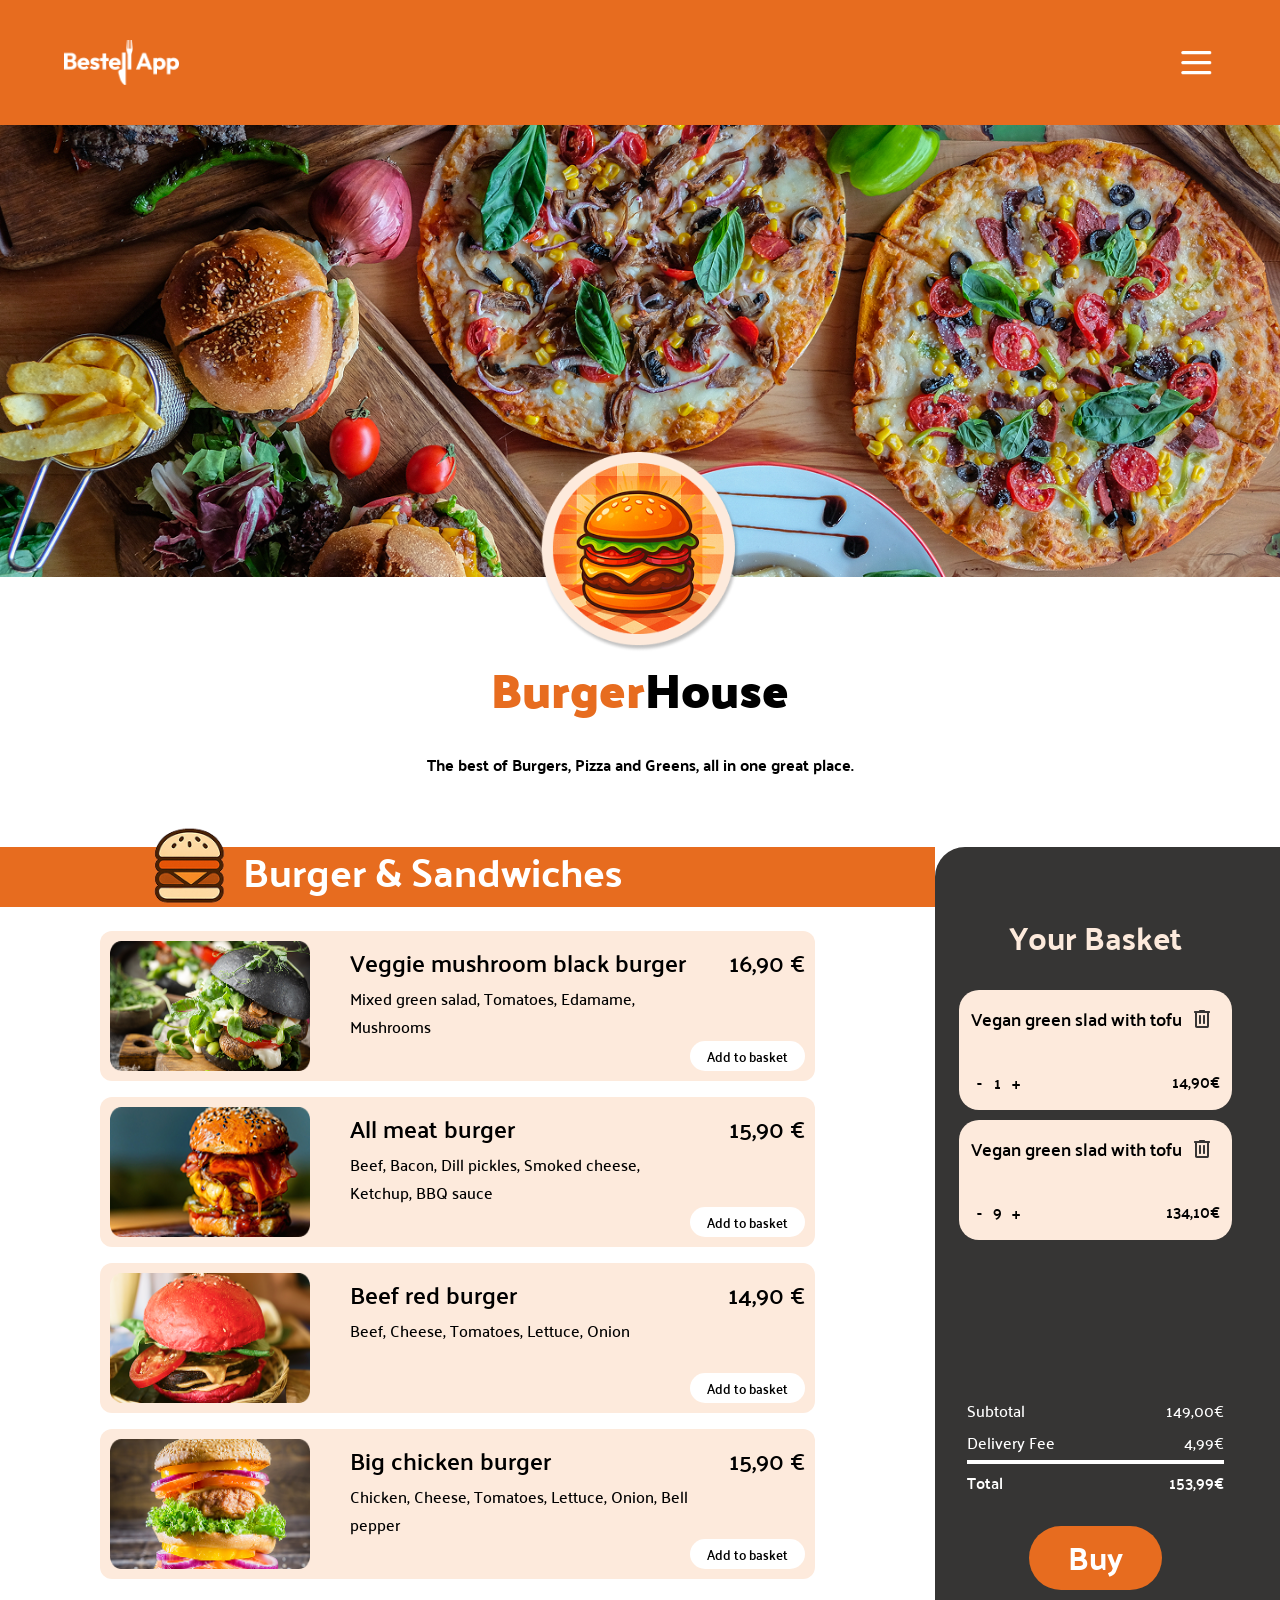
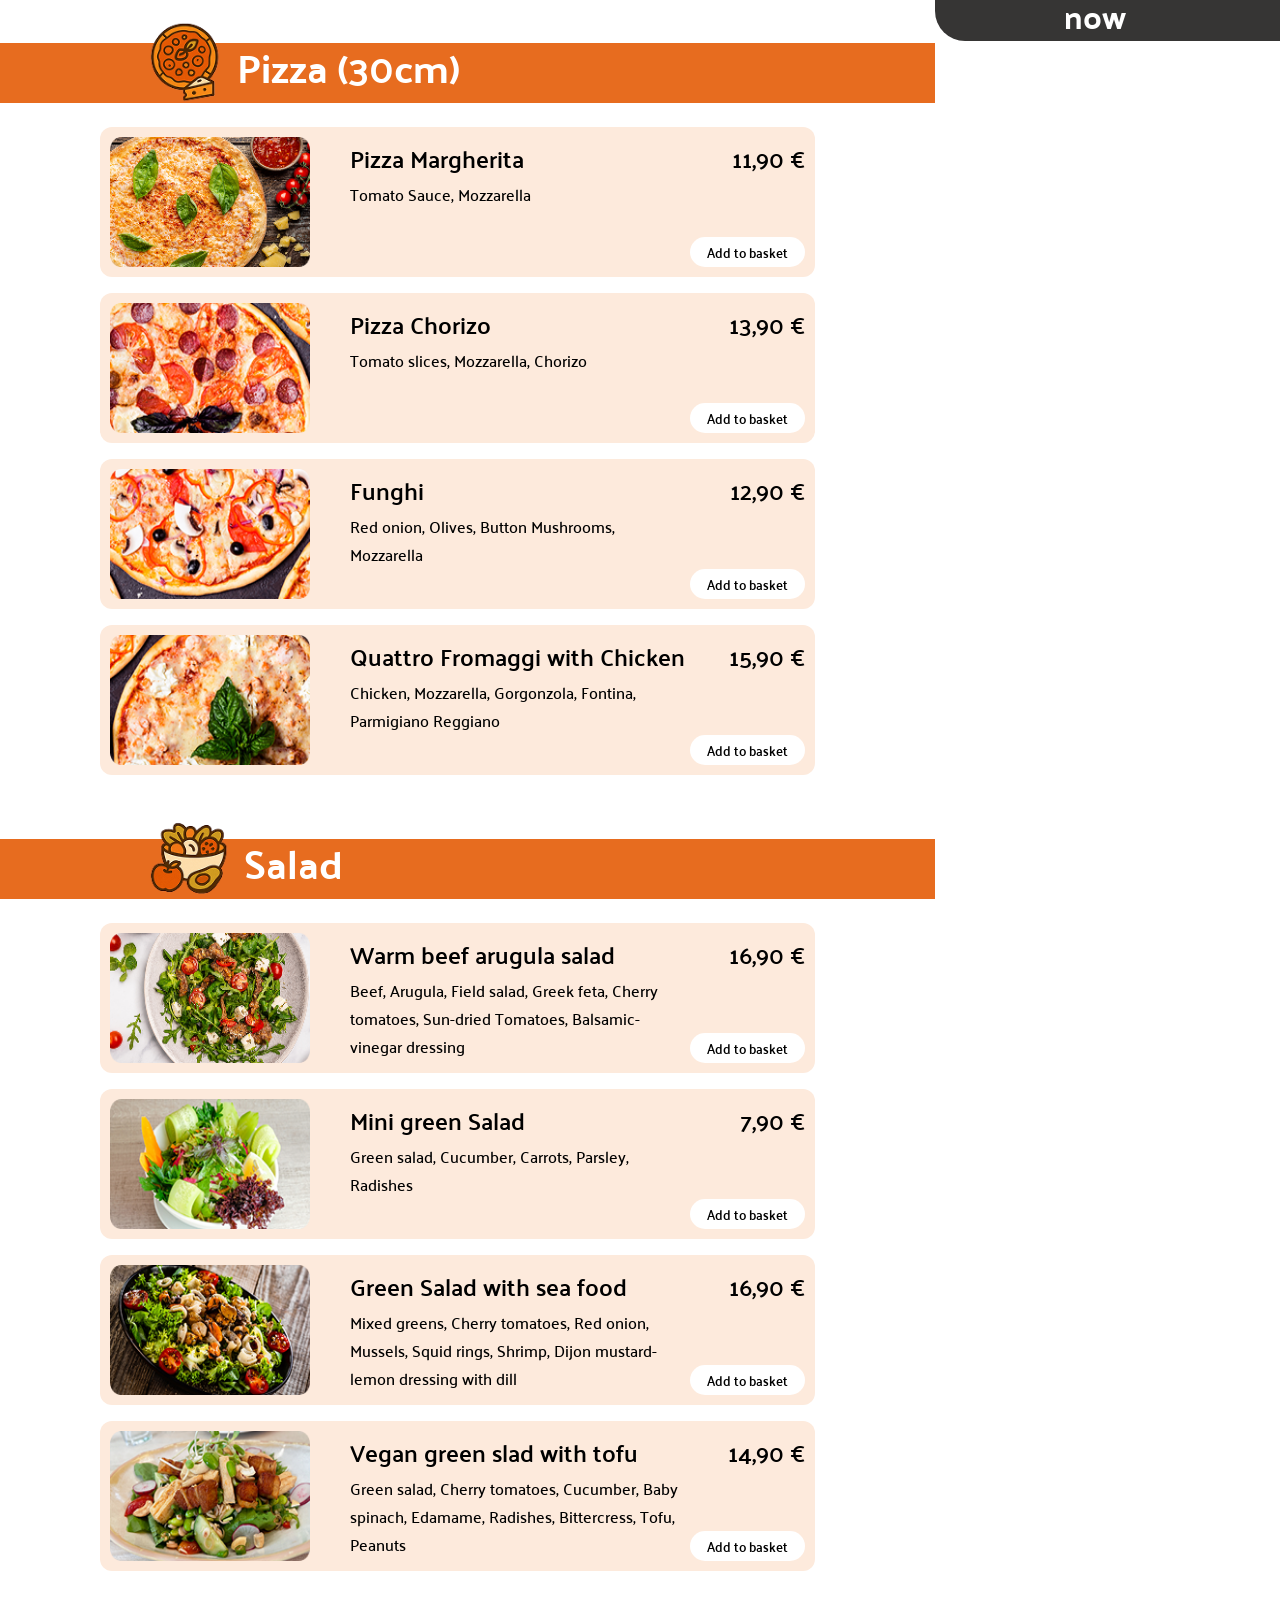
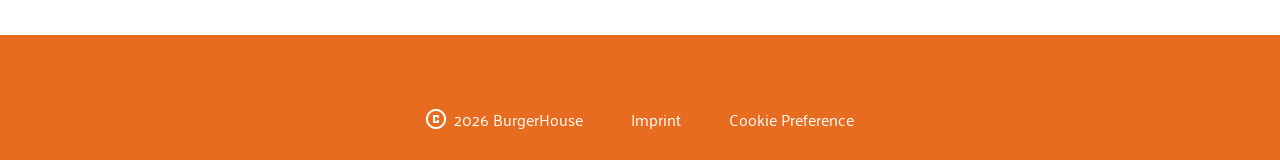
==== index.html @ be1a4d71 "added dialog close // basket info is hidden, if empty // started styicky basket" ====
<!DOCTYPE html>
<html lang="en">

<head>
    <meta charset="UTF-8">
    <meta name="viewport" content="width=device-width, initial-scale=1.0">
    <title>Bestell App</title>

    <link rel="stylesheet" href="./style.css">
    <link rel="stylesheet" href="./styles/standard.css">
    <link rel="stylesheet" href="./styles/assets.css">
    <link rel="stylesheet" href="./styles/basket.css">
    <link rel="stylesheet" href="./styles/dishes_template.css">
    <link rel="stylesheet" href="./styles/dialog.css">
    <link rel="stylesheet" href="./styles/fonts.css">

    <script defer src="./scripts/db.js"></script>
    <script defer src="./scripts/template.js"></script>
    <script defer src="./script.js"></script>
</head>

<body onload="renderBurgers(), renderPizzas(), renderSalads(), renderBasket()">
    <header>
        <img class="logo_header" src="./assets/icons/Logo_Bestellapp.png" alt="Bestell App Logo">
        <img class="menu_icon" src="./assets/icons/menu.png" alt="Menu">
    </header>
    <section class="hero">
        <img class="hero_bg" src="./assets/img/hero.png" alt="Delicious pizzas and burger meals.">
        <div class="hero_infos">
            <img src="./assets/icons/logo_burger.png" alt="Burgerhouse Logo">
            <h1><span class="h1_span">Burger</span>House</h1>
            <p>The best of Burgers, Pizza and Greens, all in one great place.</p>
        </div>
    </section>
    <main>
        <div class="dishes_section_wrapper">
            <div class="section_head">
                <div class="section_head_wrapper">
                    <img src="./assets/icons/burger_icon.png" alt="Burger Icon">
                    <h2>Burger & Sandwiches</h2>
                </div>
            </div>
            <section class="dishes_section">
                <div class="dish_display_wrapper">
                    <div class="dish_display" id="burger_dishes"></div>
                </div>
            </section>

            <section class="dishes_section">
                <div class="section_head">
                    <div class="section_head_wrapper">
                        <img src="./assets/icons/Pizza_icon.png" alt="Pizza Icon">
                        <h2>Pizza (30cm)</h2>
                    </div>
                </div>
                <div class="dish_display_wrapper">
                    <div class="dish_display" id="pizzas_dishes"></div>
                </div>
            </section>

            <section class="dishes_section">
                <div class="section_head">
                    <div class="section_head_wrapper">
                        <img src="./assets/icons/Salad_icon.png" alt="Salad Icon">
                        <h2>Salad</h2>
                    </div>
                </div>
                <div class="dish_display_wrapper">
                    <div class="dish_display" id="salads_dishes"></div>
                </div>
            </section>
            <dialog id="delivery_dialog"></dialog>
        </div>
        <div class="basket_wrapper"></div>
        <section class="basket">
            <h3>Your Basket</h3>
            <div class="basket_order" id="basket_order">
                <div class="orders" id="orders"></div>
                <div class="calculation" id="calculation"></div>
                <div class="buy_now" id="buy_now"></div>
            </div>
        </section>
    </main>
    <footer>
        <div class="footer_lable">
            <div class="copyright">
                <img src="./assets/icons/copyright.png" alt="copyright icon">
                <p>2026 BurgerHouse</p>

            </div>
            <p>Imprint</p>
            <p>Cookie Preference</p>
        </div>
    </footer>
</body>

</html>
---- style.css ----
body {
    min-height: 100dvh;
    display: flex;
    flex-direction: column;
}

header {
    height: 125px;
    width: 100%;
    background-color: rgba(231, 108, 31, 1);

    display: flex;
    justify-content: space-between;
    align-items: center;

    padding-inline: 64px;

    .logo_header {
        height: 45px;
    }

    .menu_icon {
        height: 40px;
    }
}

.hero {
    display: flex;
    flex-direction: column;
    align-items: center;

    .hero_bg {
        width: 100%;
        max-width: 1440px;
    }

    .hero_infos {
        height: 270px;
        width: 100%;
        max-width: 1440px;

        position: relative;
        display: flex;
        flex-direction: column;
        align-items: center;
        justify-content: center;
        gap: 1rem;

        img {
            height: 200px;
            position: absolute;
            top: -125px;
        }

        h1 {
            font-size: 48px;

            .h1_span {
                color: rgba(231, 108, 31, 1);
            }
        }

        p {
            font-family: Palanquin;
            font-weight: 700;
        }
    }
}

main {
    display: flex;
    /* flex-direction: column;
    align-items: center; */
    flex: 1;
    position: relative;
}

.section_head {
    height: 60px;
    /* width: 100dvh; */
    background-color: rgba(231, 108, 31, 1);
    padding-left: 150px;
    display: flex;
    align-items: end;
    justify-content: center;
    z-index: ;

    .section_head_wrapper {
        width: 100%;
        max-width: 1440px;
        display: flex;
        gap: 16px;

        img {
            height: 80px;
        }

        h2 {
            font-size: 40px;
            color: white;
            padding-top: 8px;
        }
    }
}

.dishes_section {
    width: 100%;


    .dish_display_wrapper {
        display: flex;
        justify-content: center;

        .dish_display {
            width: 100%;
            max-width: 1440px;
            padding: 24px 120px 48px 100px;
        }
    }
}

.basket_wrapper {
    flex-grow: 1;
}

footer {
    height: 125px;
    width: 100%;
    padding-top: 70px;

    background-color: rgba(231, 108, 31, 1);

    font-family: Palanquin;
    font-weight: 400;
    color: white;

    .footer_lable {
        display: flex;
        align-items: center;
        justify-content: center;
        gap: 48px;

        .copyright {
            display: flex;
            align-items: center;
            gap: 8px;
        }
    }
}
---- styles/standard.css ----
* {
    margin: 0;
    box-sizing: border-box;
    scroll-behavior: smooth;
}
---- styles/basket.css ----
.basket {
    height: 794px;
    width: 435px;
    background-color: rgba(54, 53, 52, 1);
    border-radius: 30px 0 0 30px;
    padding: 60px 48px 48px 24px;

    /* position: absolute;
    top: 0;
    right: 0;
    z-index: 1; */

    position: sticky;
    top: 180px;

    h3 {
        text-align: center;
        font-size: 32px;
        font-weight: 700;
        color: rgba(253, 234, 220, 1);
        margin-bottom: 24px;
    }

    .basket_order {
        height: 600px;
        width: 100%;

        display: flex;
        flex-direction: column;
        align-items: center;
    }
}

.orders {
    height: 455px;
    width: 100%;

    overflow-y: auto;
    scrollbar-width: thin;
    scrollbar-color: rgba(231, 195, 173, 1) rgba(54, 53, 52, 1);

    /* display: flex;
    flex-direction: column;
    align-items: center; */

    .empty_basket {
        display: flex;
        flex-direction: column;
        align-items: center;

        p {
            font-size: 24px;
            color: rgba(253, 234, 220, 1);
            text-align: center;

            margin-bottom: 64px;
        }

        img {
            height: 120px;
        }
    }

    .ordered_dish {
        height: 120px;
        width: 100%;
        border-radius: 20px;
        padding: 12px;
        margin-bottom: 10px;

        display: flex;
        flex-direction: column;
        justify-content: space-between;

        background-color: rgba(253, 234, 220, 1);

        .name_and_trash {
            display: flex;
            justify-content: space-between;

            h4 {
                font-size: 18px;
            }

            button {
                background-color: transparent;
                border: none;
                cursor: pointer;
                padding-top: 5px;
            }
        }

        .amount_and_price {
            display: flex;
            justify-content: space-between;

            .amount {
                width: 55px;
                display: flex;
                align-items: center;
                justify-content: space-between;
                font-size: 16px;
                font-family: Palanquin;
                font-weight: 600;

                button {
                    background-color: transparent;
                    border: none;
                    cursor: pointer;
                    font-size: 16px;
                    font-family: Palanquin;
                    font-weight: 600;
                }
            }
        }
    }
}

.calculation {
    height: 155px;
    width: 100%;

    padding: 8px;

    div {
        display: flex;
        justify-content: space-between;


        margin-bottom: 4px;

        font-family: Palanquin;
        font-weight: 500;
        color: white;
    }

    .line {
        height: 4px;
        width: 100%;
        background-color: white;

    }

    .total_price {
        font-family: Palanquin;
        font-weight: 600;
    }
}

.buy_now {
    height: 64px;
    width: 70%;
    display: flex;
    justify-content: center;

    button {
        background-color: rgba(231, 108, 31, 1);
        border: none;
        border-radius: 60px;
        cursor: pointer;

        font-size: 32px;
        color: white;
        font-family: Palanquin;
        font-weight: 700;
    }
}
---- styles/dishes_template.css ----
.dish_card {
    height: 150px;
    width: 715px;
    display: flex;
    gap: 40px;
    padding: 10px;
    margin-bottom: 16px;
    background-color: rgba(253, 234, 220, 1);
    border-radius: 12px;

    img {
        width: 200px;
    }

    .dish_card_infos {
        width: 100%;
        display: flex;
        justify-content: space-between;

        h3,
        h4 {
            font-size: 24px;
        }

        p {
            font-family: Palanquin;
            font-weight: 500;
        }

        .name_discription {
            display: flex;
            flex-direction: column;
            justify-content: flex-start;
        }

        .price_add {
            display: flex;
            flex-direction: column;
            justify-content: space-between;
            align-items: end;

            button {
                height: 30px;
                width: 115px;

                background-color: white;
                border: none;
                border-radius: 20px;
                cursor: pointer;

                font-family: Palanquin;
                font-weight: 600;
            }
        }
    }
}
---- styles/dialog.css ----
dialog {
    height: 270px;
    width: 415px;

    background-color: rgba(54, 53, 52, 1);
    border: none;
    border-radius: 40px;

    padding: 24px;
    margin: auto;

    .dialog_wrapper {
        display: flex;
        flex-direction: column;
        align-items: center;
        color: rgba(253, 234, 220, 1);

        div {
            width: 100%;
            display: flex;
            justify-content: end;

            button {
                background-color: transparent;
                border: none;
                cursor: pointer;
            }
        }

        h2 {
            font-size: 36px;
        }

        h3 {
            font-size: 24px;
        }
    }
}
---- styles/fonts.css ----
/* palanquin-regular - latin */
@font-face {
    font-display: swap;
    /* Check https://developer.mozilla.org/en-US/docs/Web/CSS/@font-face/font-display for other options. */
    font-family: 'Palanquin';
    font-style: normal;
    font-weight: 400;
    src: url('../assets/fonts/palanquin-v17-latin-regular.woff2') format('woff2');
    /* Chrome 36+, Opera 23+, Firefox 39+, Safari 12+, iOS 10+ */
}

/* palanquin-500 - latin */
@font-face {
    font-display: swap;
    /* Check https://developer.mozilla.org/en-US/docs/Web/CSS/@font-face/font-display for other options. */
    font-family: 'Palanquin';
    font-style: normal;
    font-weight: 500;
    src: url('../assets/fonts/palanquin-v17-latin-500.woff2') format('woff2');
    /* Chrome 36+, Opera 23+, Firefox 39+, Safari 12+, iOS 10+ */
}

/* palanquin-600 - latin */
@font-face {
    font-display: swap;
    /* Check https://developer.mozilla.org/en-US/docs/Web/CSS/@font-face/font-display for other options. */
    font-family: 'Palanquin';
    font-style: normal;
    font-weight: 600;
    src: url('../assets/fonts/palanquin-v17-latin-600.woff2') format('woff2');
    /* Chrome 36+, Opera 23+, Firefox 39+, Safari 12+, iOS 10+ */
}

/* palanquin-700 - latin */
@font-face {
    font-display: swap;
    /* Check https://developer.mozilla.org/en-US/docs/Web/CSS/@font-face/font-display for other options. */
    font-family: 'Palanquin';
    font-style: normal;
    font-weight: 700;
    src: url('../assets/fonts/palanquin-v17-latin-700.woff2') format('woff2');
    /* Chrome 36+, Opera 23+, Firefox 39+, Safari 12+, iOS 10+ */
}

/* palanquin-dark-regular - latin */
@font-face {
    font-display: swap;
    /* Check https://developer.mozilla.org/en-US/docs/Web/CSS/@font-face/font-display for other options. */
    font-family: 'Palanquin Dark';
    font-style: normal;
    font-weight: 400;
    src: url('../assets/fonts/palanquin-dark-v17-latin-regular.woff2') format('woff2');
    /* Chrome 36+, Opera 23+, Firefox 39+, Safari 12+, iOS 10+ */
}

/* palanquin-dark-700 - latin */
@font-face {
    font-display: swap;
    /* Check https://developer.mozilla.org/en-US/docs/Web/CSS/@font-face/font-display for other options. */
    font-family: 'Palanquin Dark';
    font-style: normal;
    font-weight: 700;
    src: url('../assets/fonts/palanquin-dark-v17-latin-700.woff2') format('woff2');
    /* Chrome 36+, Opera 23+, Firefox 39+, Safari 12+, iOS 10+ */
}

h1 {
    font-family: Palanquin Dark;
    font-weight: 700;
}

h2 {
    font-family: Palanquin;
    font-weight: 700;
}

h3,
h4 {
    font-family: Palanquin;
    font-weight: 600;
}
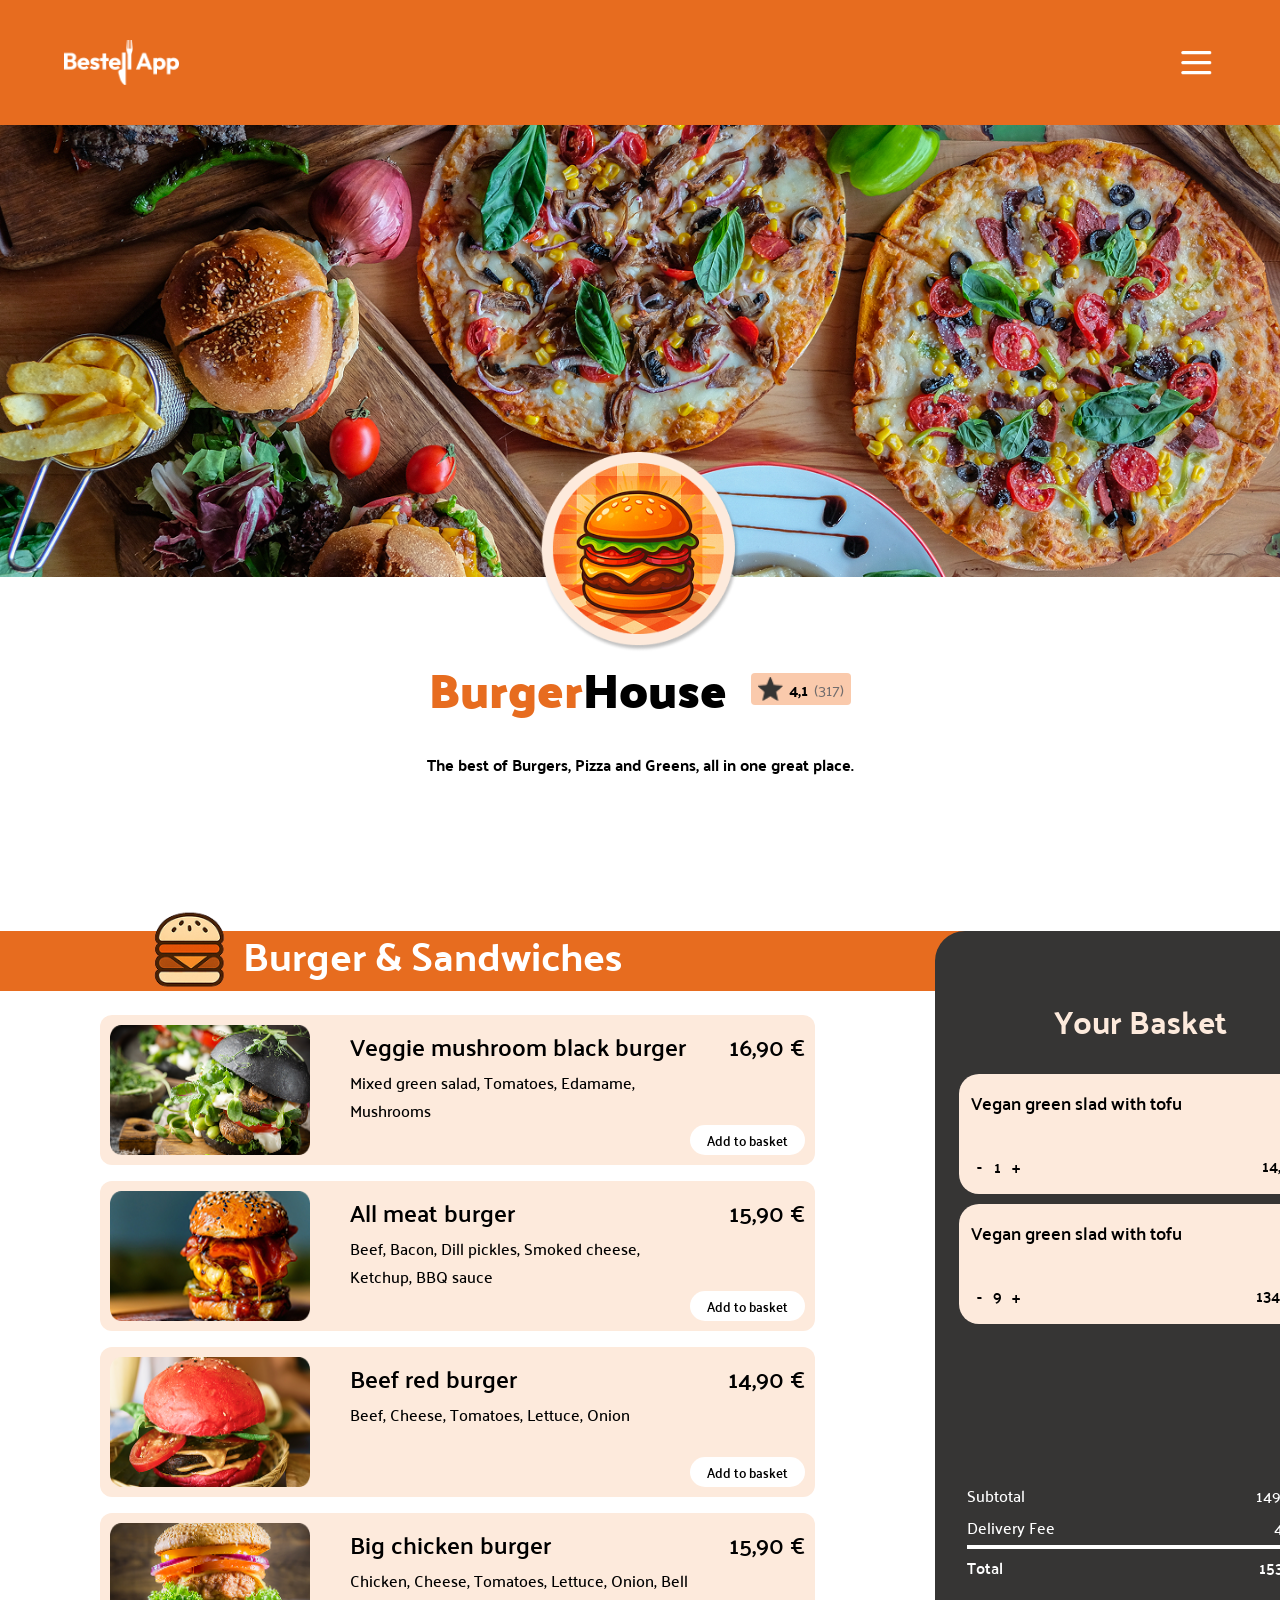
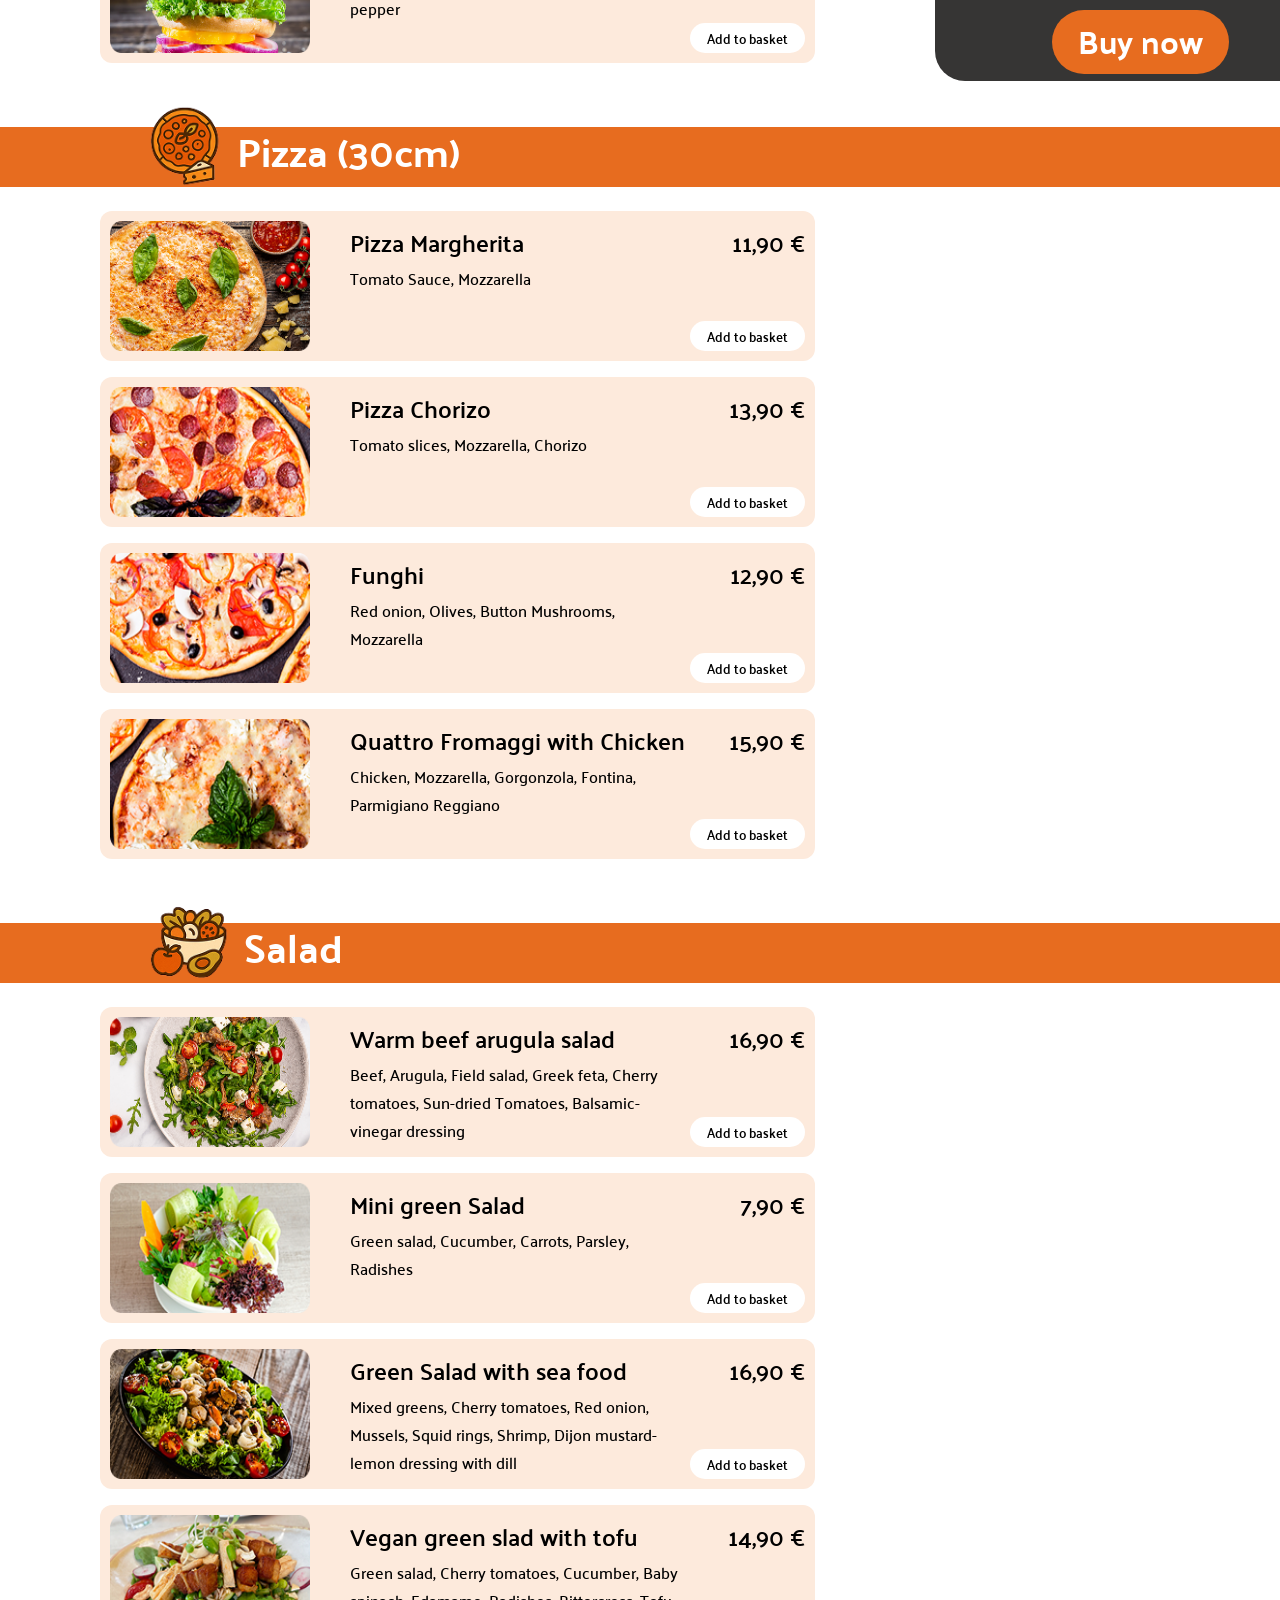
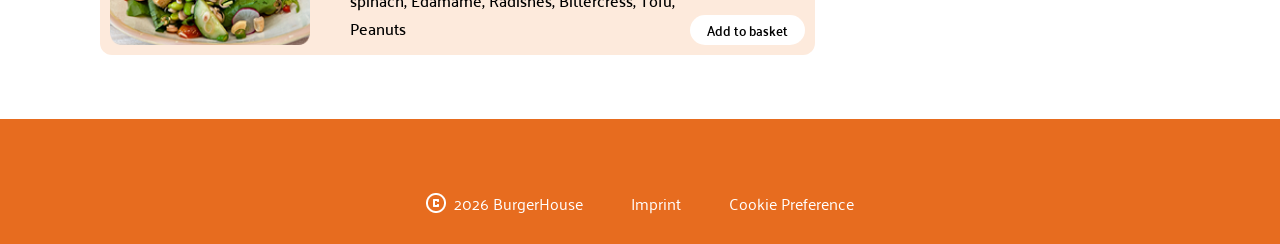
==== commit 05154e4b: "fixed basket position sticky" ====
--- a/index.html
+++ b/index.html
@@ -27,8 +27,15 @@
     <section class="hero">
         <img class="hero_bg" src="./assets/img/hero.png" alt="Delicious pizzas and burger meals.">
         <div class="hero_infos">
-            <img src="./assets/icons/logo_burger.png" alt="Burgerhouse Logo">
-            <h1><span class="h1_span">Burger</span>House</h1>
+            <img class="burgerhouse_logo" src="./assets/icons/logo_burger.png" alt="Burgerhouse Logo">
+            <div class="name_and_stars">
+                <h1><span class="h1_span">Burger</span>House</h1>
+                <div class="stars">
+                    <img src="./assets/icons/star.png" alt="star-icon">
+                    <h4>4,1</h4>
+                    <p>(317)</p>
+                </div>
+            </div>
             <p>The best of Burgers, Pizza and Greens, all in one great place.</p>
         </div>
     </section>
@@ -71,14 +78,16 @@
             </section>
             <dialog id="delivery_dialog"></dialog>
         </div>
-        <div class="basket_wrapper"></div>
-        <section class="basket">
-            <h3>Your Basket</h3>
-            <div class="basket_order" id="basket_order">
-                <div class="orders" id="orders"></div>
-                <div class="calculation" id="calculation"></div>
-                <div class="buy_now" id="buy_now"></div>
-            </div>
+        <div class="basket_wrapper">
+
+            <section class="basket">
+                <h3>Your Basket</h3>
+                <div class="basket_order" id="basket_order">
+                    <div class="orders" id="orders"></div>
+                    <div class="calculation" id="calculation"></div>
+                    <div class="buy_now" id="buy_now"></div>
+                </div>
+        </div>
         </section>
     </main>
     <footer>
--- a/style.css
+++ b/style.css
@@ -38,6 +38,7 @@
         height: 270px;
         width: 100%;
         max-width: 1440px;
+        margin-bottom: 84px;
 
         position: relative;
         display: flex;
@@ -46,7 +47,7 @@
         justify-content: center;
         gap: 1rem;
 
-        img {
+        .burgerhouse_logo {
             height: 200px;
             position: absolute;
             top: -125px;
@@ -64,6 +65,37 @@
             font-family: Palanquin;
             font-weight: 700;
         }
+
+        .name_and_stars {
+            display: flex;
+            align-items: center;
+            gap: 24px;
+
+            .stars {
+                height: 32px;
+                width: 100px;
+                display: flex;
+                align-items: center;
+                justify-content: center;
+                background-color: rgba(250, 202, 172, 1);
+                border-radius: 4px;
+                gap: 6px;
+
+                img {
+                    height: 24px;
+                }
+
+                h4 {
+                    font-weight: 700;
+                }
+
+                p {
+                    font-weight: 100;
+                    color: rgba(114, 109, 109, 1);
+                }
+            }
+
+        }
     }
 }
 
@@ -77,13 +109,13 @@
 
 .section_head {
     height: 60px;
-    /* width: 100dvh; */
+    width: 100dvw;
     background-color: rgba(231, 108, 31, 1);
     padding-left: 150px;
     display: flex;
     align-items: end;
     justify-content: center;
-    z-index: ;
+    position: absolute;
 
     .section_head_wrapper {
         width: 100%;
@@ -114,13 +146,15 @@
         .dish_display {
             width: 100%;
             max-width: 1440px;
-            padding: 24px 120px 48px 100px;
+            padding: 84px 120px 48px 100px;
         }
     }
 }
 
 .basket_wrapper {
     flex-grow: 1;
+    display: flex;
+    justify-content: end;
 }
 
 footer {
--- a/styles/basket.css
+++ b/styles/basket.css
@@ -1,5 +1,5 @@
 .basket {
-    height: 794px;
+    height: 750px;
     width: 435px;
     background-color: rgba(54, 53, 52, 1);
     border-radius: 30px 0 0 30px;
@@ -11,7 +11,7 @@
     z-index: 1; */
 
     position: sticky;
-    top: 180px;
+    top: 24px;
 
     h3 {
         text-align: center;
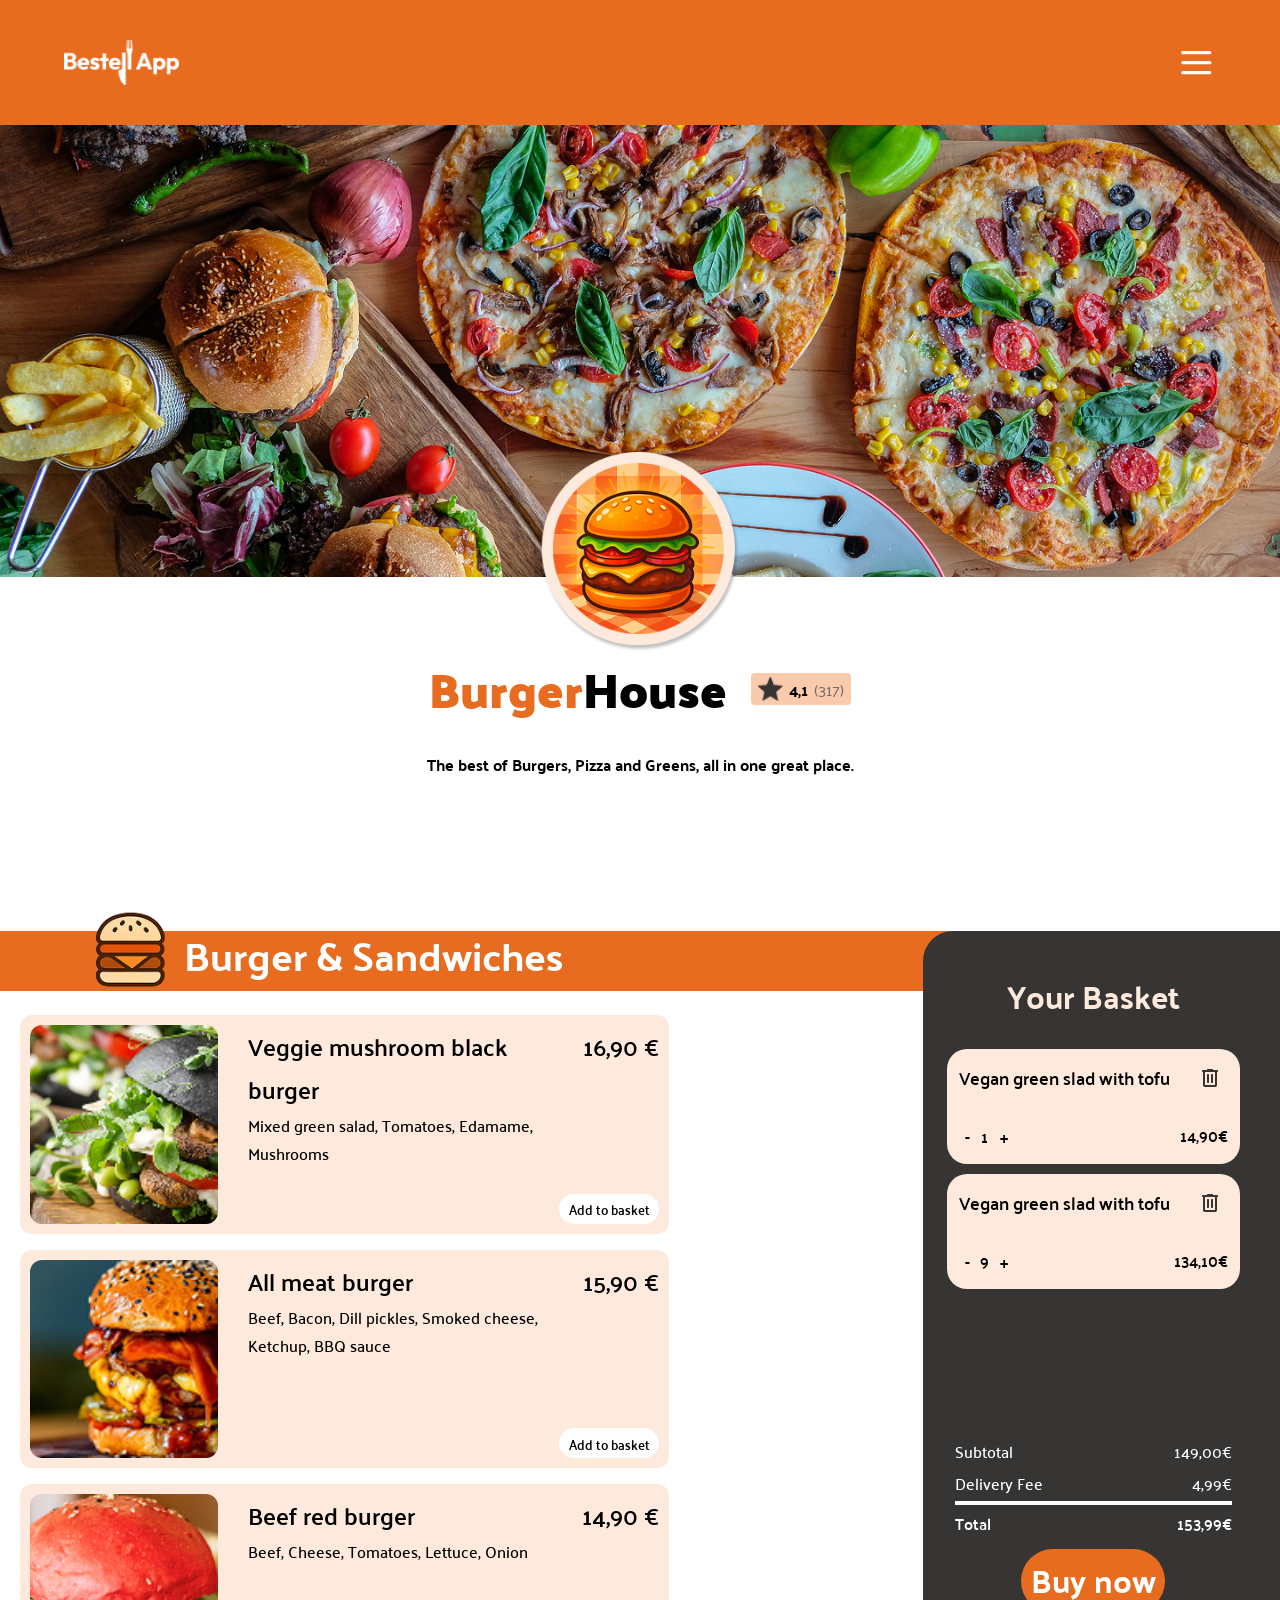
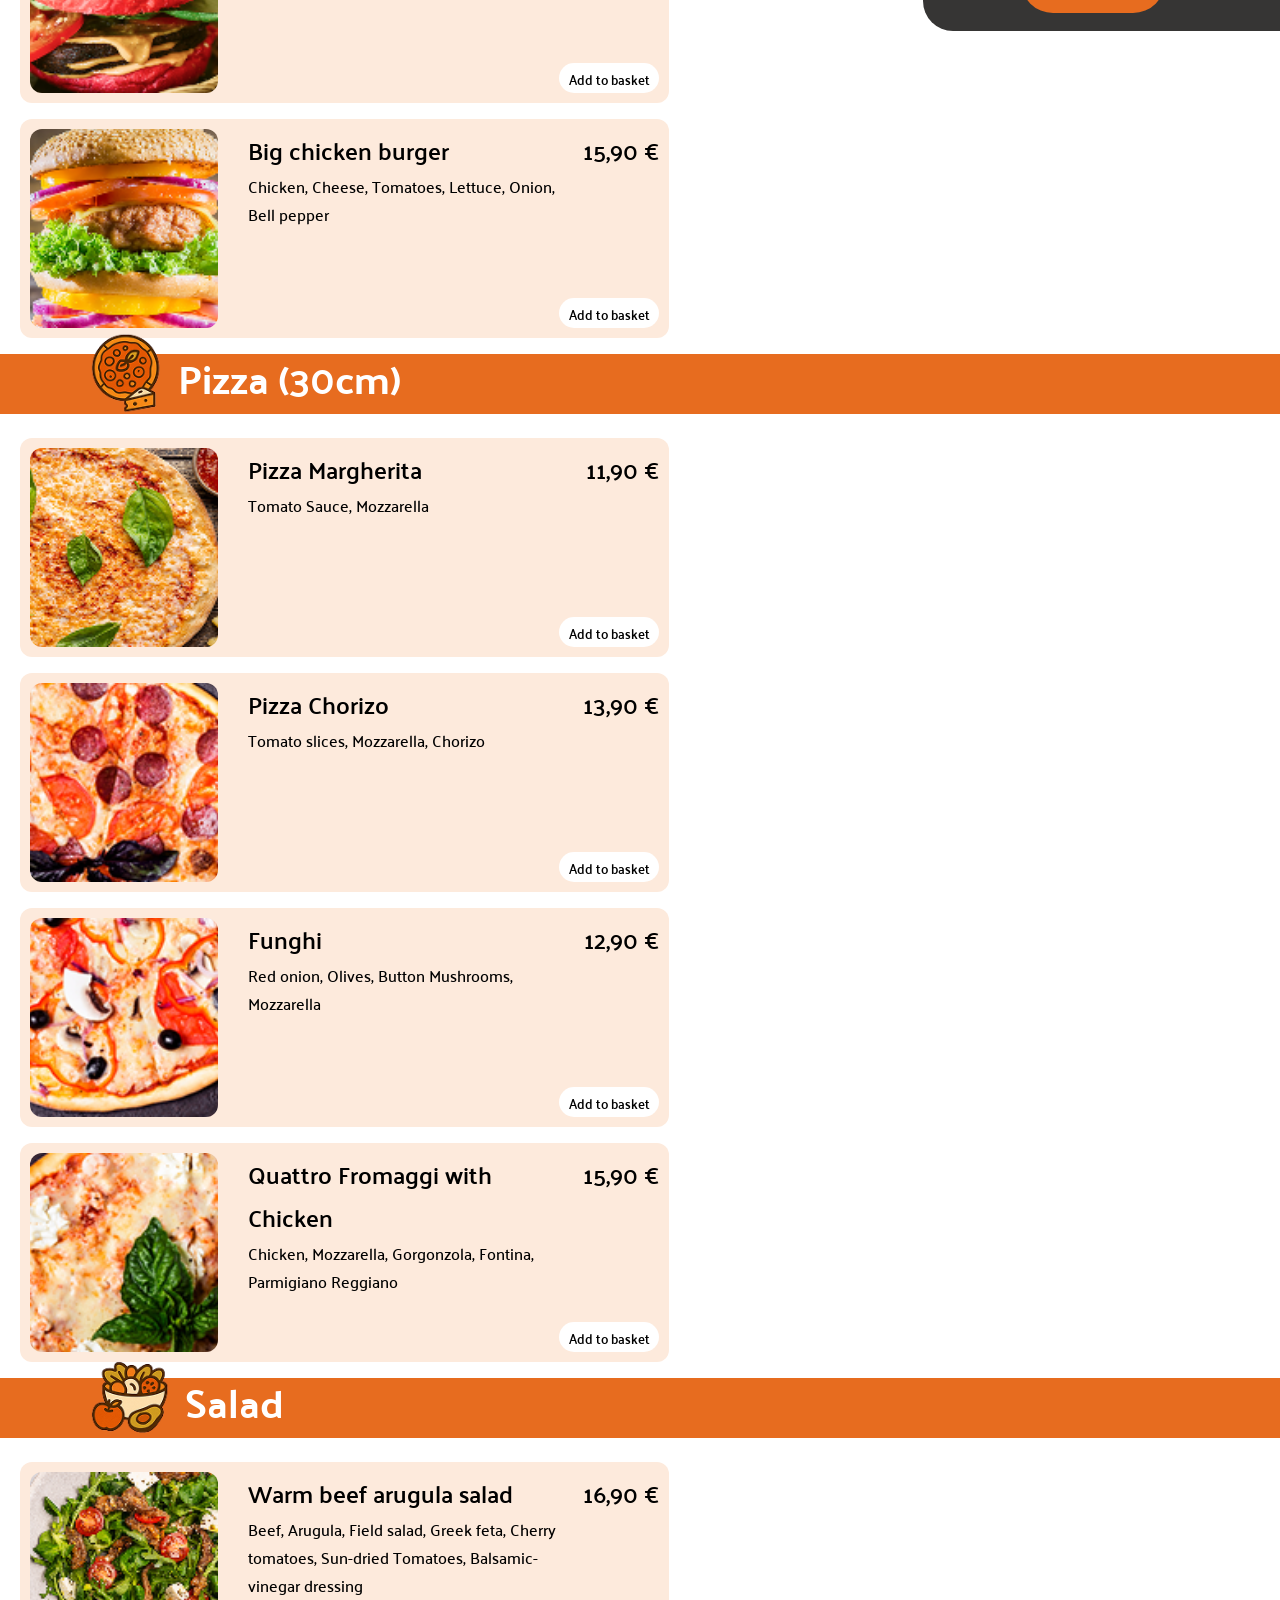
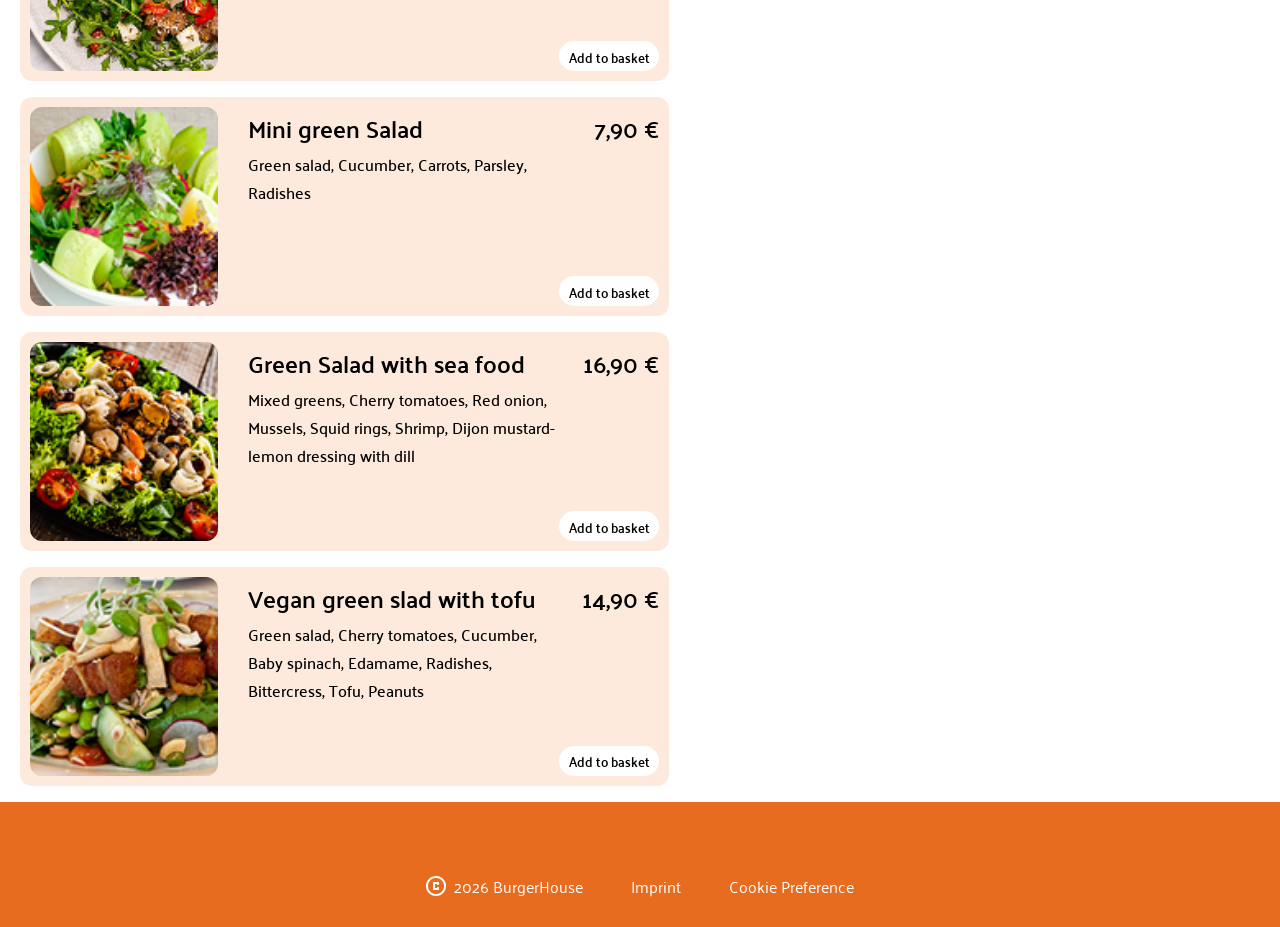
==== commit d7e98ac6: "added responsive mobile" ====
--- a/index.html
+++ b/index.html
@@ -13,6 +13,7 @@
     <link rel="stylesheet" href="./styles/dishes_template.css">
     <link rel="stylesheet" href="./styles/dialog.css">
     <link rel="stylesheet" href="./styles/fonts.css">
+    <link rel="stylesheet" href="./styles/media_query.css">
 
     <script defer src="./scripts/db.js"></script>
     <script defer src="./scripts/template.js"></script>
@@ -44,7 +45,10 @@
             <div class="section_head">
                 <div class="section_head_wrapper">
                     <img src="./assets/icons/burger_icon.png" alt="Burger Icon">
-                    <h2>Burger & Sandwiches</h2>
+                    <h2>
+                        <span class="desktop-text">Burger & Sandwiches</span>
+                        <span class="mobile-text">Burger</span>
+                    </h2>
                 </div>
             </div>
             <section class="dishes_section">
--- a/style.css
+++ b/style.css
@@ -94,7 +94,6 @@
                     color: rgba(114, 109, 109, 1);
                 }
             }
-
         }
     }
 }
@@ -111,7 +110,7 @@
     height: 60px;
     width: 100dvw;
     background-color: rgba(231, 108, 31, 1);
-    padding-left: 150px;
+    padding-left: clamp(24px, calc(-383.647px + 37.059vw), 150px);
     display: flex;
     align-items: end;
     justify-content: center;
@@ -131,8 +130,13 @@
             font-size: 40px;
             color: white;
             padding-top: 8px;
+
         }
     }
+}
+
+.mobile-text {
+    display: none;
 }
 
 .dishes_section {
@@ -145,8 +149,8 @@
 
         .dish_display {
             width: 100%;
-            max-width: 1440px;
-            padding: 84px 120px 48px 100px;
+            padding-top: 84px;
+            padding-left: max(20px, calc((100vw - 1440px) / 2 + 100px));
         }
     }
 }
@@ -155,6 +159,7 @@
     flex-grow: 1;
     display: flex;
     justify-content: end;
+    padding-right: max(0px, calc((100vw - 1440px) / 2));
 }
 
 footer {
--- a/styles/basket.css
+++ b/styles/basket.css
@@ -1,14 +1,9 @@
 .basket {
-    height: 750px;
-    width: 435px;
+    height: 700px;
+    width: clamp(270px, calc(-263.824px + 48.529vw), 435px);
     background-color: rgba(54, 53, 52, 1);
     border-radius: 30px 0 0 30px;
-    padding: 60px 48px 48px 24px;
-
-    /* position: absolute;
-    top: 0;
-    right: 0;
-    z-index: 1; */
+    padding: 35px clamp(16px, calc(-20.571px + 4.762vw), 48px) 0px 24px;
 
     position: sticky;
     top: 24px;
@@ -32,7 +27,7 @@
 }
 
 .orders {
-    height: 455px;
+    height: 380px;
     width: 100%;
 
     overflow-y: auto;
@@ -62,7 +57,7 @@
     }
 
     .ordered_dish {
-        height: 120px;
+        height: 115px;
         width: 100%;
         border-radius: 20px;
         padding: 12px;
@@ -117,7 +112,7 @@
 }
 
 .calculation {
-    height: 155px;
+    height: 120px;
     width: 100%;
 
     padding: 8px;
@@ -164,4 +159,10 @@
         font-family: Palanquin;
         font-weight: 700;
     }
+}
+
+@media screen and (min-width: 310px) and (max-width:767px) {
+    .basket {
+        display: none;
+    }
 }
--- a/styles/dishes_template.css
+++ b/styles/dishes_template.css
@@ -1,18 +1,21 @@
 .dish_card {
-    height: 150px;
-    width: 715px;
+    height: clamp(190px, calc(402px - 14.3vw), 260px);
+    width: clamp(470px, calc(122.059px + 41.176vw), 715px);
     display: flex;
-    gap: 40px;
+    gap: clamp(8px, calc(-45.333px + 5.926vw), 40px);
     padding: 10px;
     margin-bottom: 16px;
     background-color: rgba(253, 234, 220, 1);
     border-radius: 12px;
 
     img {
-        width: 200px;
+        width: clamp(150px, calc(91.729px + 7.519vw), 200px);
+        object-fit: cover;
+        border-radius: 12px;
     }
 
     .dish_card_infos {
+        height: 100%;
         width: 100%;
         display: flex;
         justify-content: space-between;
@@ -41,7 +44,7 @@
 
             button {
                 height: 30px;
-                width: 115px;
+                width: 100px;
 
                 background-color: white;
                 border: none;
--- a/styles/media_query.css
+++ b/styles/media_query.css
@@ -0,0 +1,97 @@
+@media screen and (min-width: 310px) and (max-width:767px) {
+    main {
+        justify-content: center;
+    }
+
+    .basket_wrapper {
+        display: none;
+        gap: 0;
+        padding-top: 110px;
+    }
+
+    .name_and_stars {
+        flex-direction: column-reverse;
+
+    }
+
+    .dish_display {
+        padding-right: 20px;
+        padding-bottom: 48px;
+    }
+
+    .dish_card {
+        flex-direction: column;
+
+
+        img {
+            height: 80px;
+            width: 100%;
+        }
+
+        .dish_card_infos {
+            flex-direction: column;
+
+            .price_add {
+                flex-direction: row;
+            }
+        }
+    }
+
+    .section_head {
+        left: 0px;
+
+        .section_head_wrapper {
+            justify-content: center;
+
+            h2 {
+                font-size: 32px;
+            }
+
+            img {
+                height: 60px;
+                position: absolute;
+                top: -42px;
+            }
+        }
+    }
+}
+
+
+
+
+@media screen and (min-width: 310px) and (max-width:535px) {
+    .menu_icon {
+        display: none;
+    }
+
+    .desktop-text {
+        display: none;
+    }
+
+    .mobile-text {
+        display: inline;
+    }
+
+    .hero {
+        .hero_infos {
+            p {
+                text-align: center;
+            }
+        }
+    }
+
+    .dish_card {
+        height: clamp(260px, calc(446.63px - 34.88vw), 335px);
+        width: clamp(300px, calc(46.977px + 79.07vw), 470px);
+    }
+
+    footer {
+        .footer_lable {
+            height: 100%;
+            flex-direction: column-reverse;
+            justify-content: unset;
+            gap: 0;
+            padding-bottom: 16px;
+        }
+    }
+}
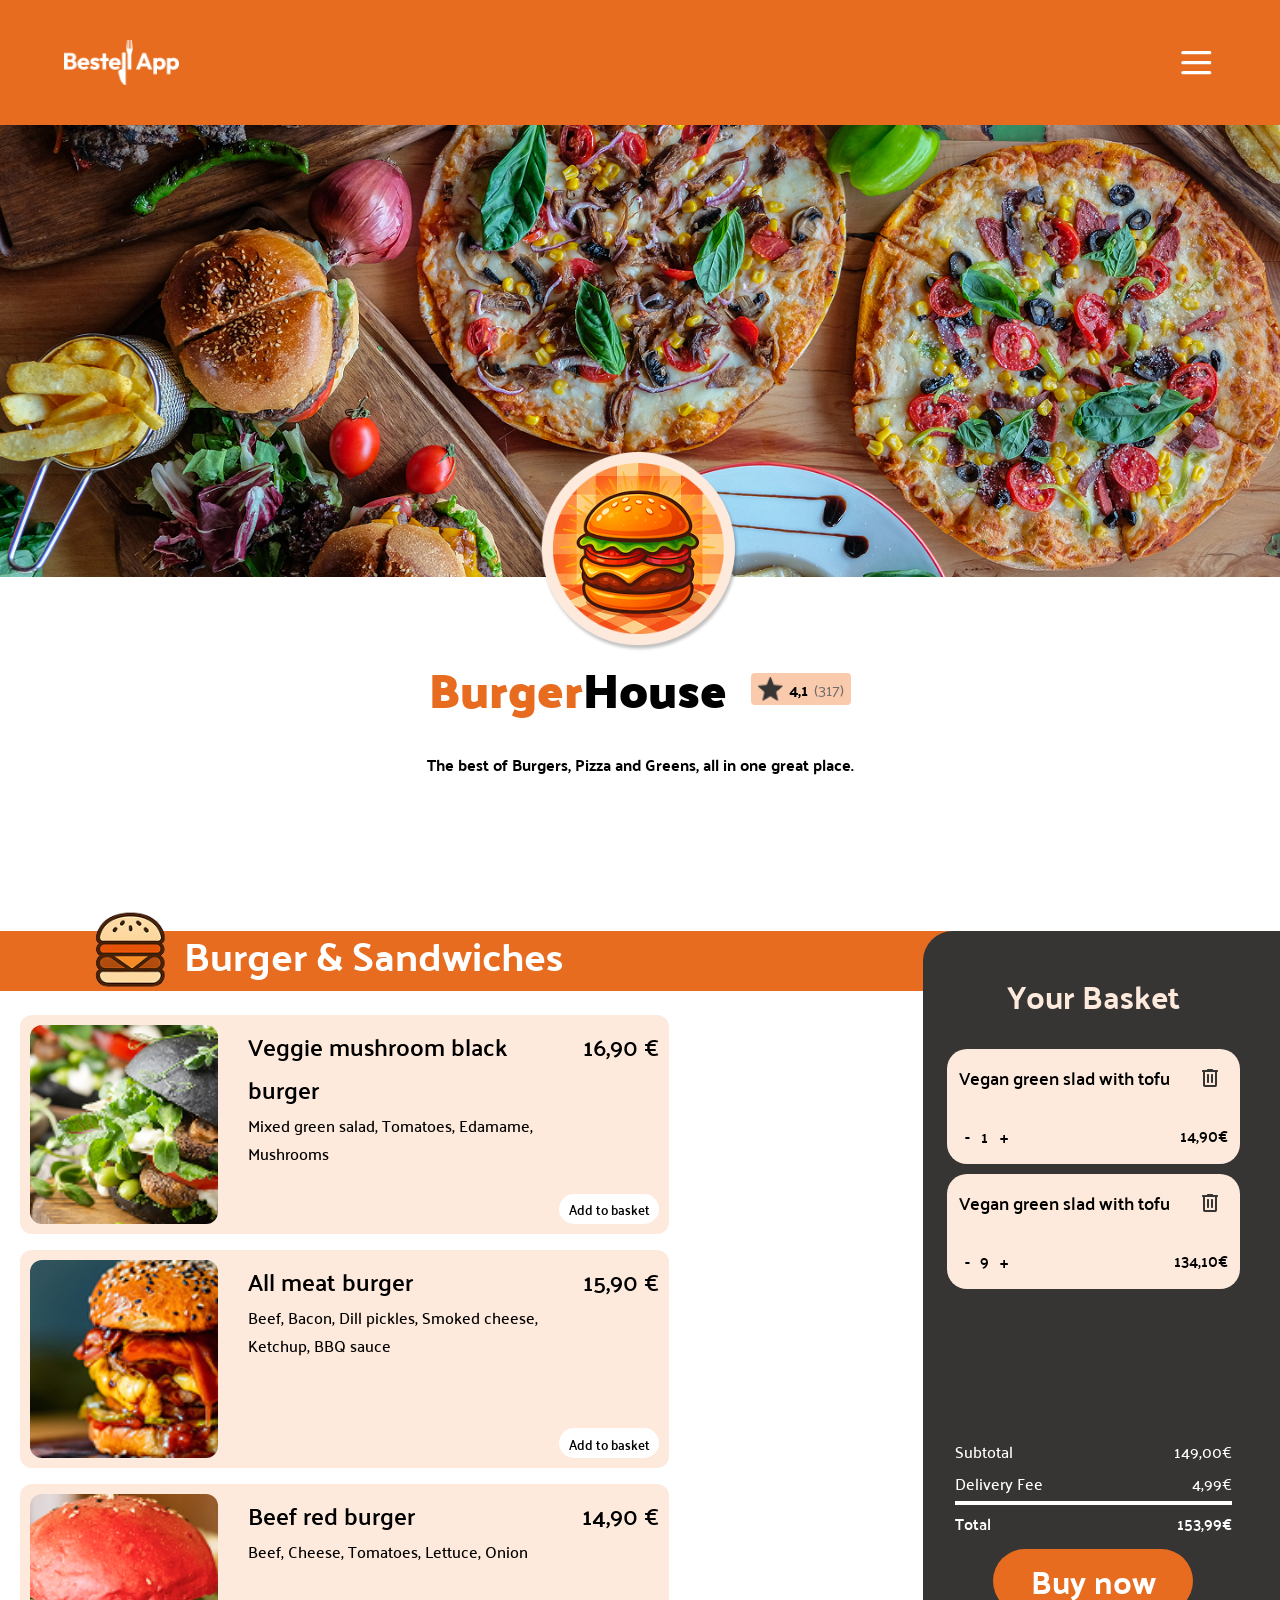
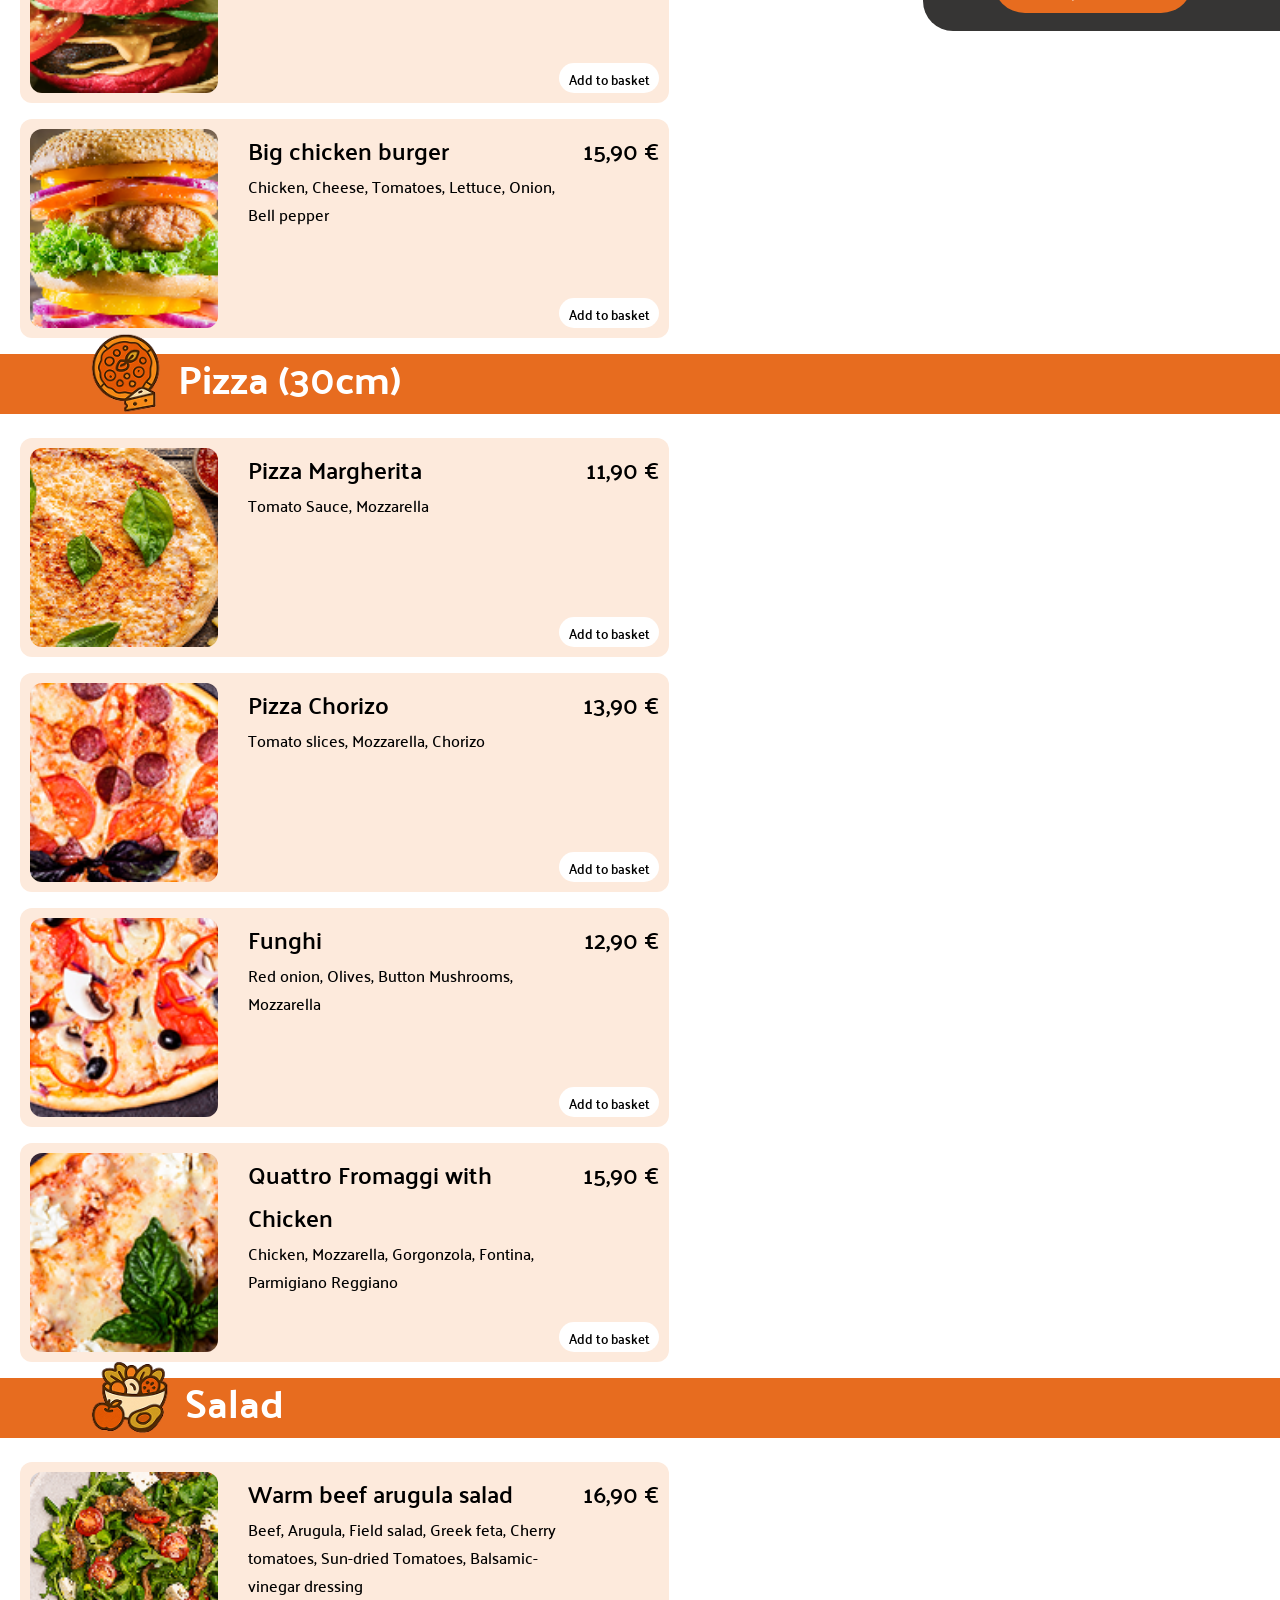
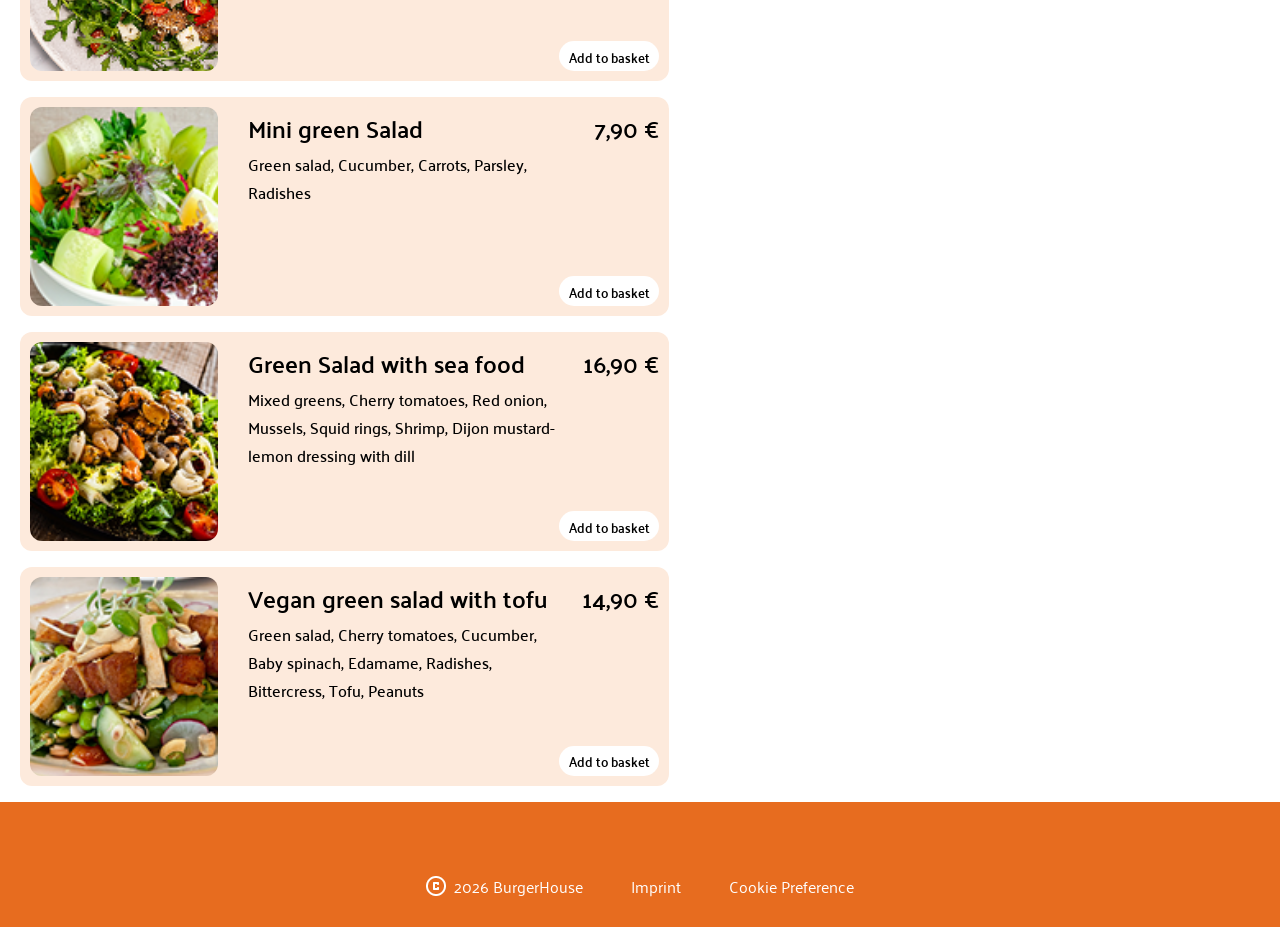
==== commit 00f0d4c7: "added mobile nav-bar and mobile-basket" ====
--- a/index.html
+++ b/index.html
@@ -21,7 +21,7 @@
 </head>
 
 <body onload="renderBurgers(), renderPizzas(), renderSalads(), renderBasket()">
-    <header>
+    <header id="home">
         <img class="logo_header" src="./assets/icons/Logo_Bestellapp.png" alt="Bestell App Logo">
         <img class="menu_icon" src="./assets/icons/menu.png" alt="Menu">
     </header>
@@ -82,9 +82,12 @@
             </section>
             <dialog id="delivery_dialog"></dialog>
         </div>
-        <div class="basket_wrapper">
 
+        <div class="basket_wrapper" id="basket_wrapper">
             <section class="basket">
+                <div class="basket_close">
+                    <button onclick="closeBasket()"><img src="./assets/icons/close.png" alt="close-button"></button>
+                </div>
                 <h3>Your Basket</h3>
                 <div class="basket_order" id="basket_order">
                     <div class="orders" id="orders"></div>
@@ -105,6 +108,14 @@
             <p>Cookie Preference</p>
         </div>
     </footer>
+
+    <nav>
+        <a href="#home"><img src="./assets/icons/home.png" alt="home-button"></a>
+        <img src="./assets/icons/person.png" alt="person-button">
+        <img src="./assets/icons/takeout_dining.png" alt="takeout-button">
+        <button onclick="openBasket()"><img src="./assets/icons/shopping_cart_mobile_nav.png"
+                alt="shoping-cart-button"></button>
+    </nav>
 </body>
 
 </html>
--- a/style.css
+++ b/style.css
@@ -1,5 +1,6 @@
 body {
     min-height: 100dvh;
+    /* width: 100dvw; */
     display: flex;
     flex-direction: column;
 }
@@ -108,7 +109,7 @@
 
 .section_head {
     height: 60px;
-    width: 100dvw;
+    width: 100%;
     background-color: rgba(231, 108, 31, 1);
     padding-left: clamp(24px, calc(-383.647px + 37.059vw), 150px);
     display: flex;
@@ -185,4 +186,27 @@
             gap: 8px;
         }
     }
+}
+
+nav {
+    height: 84px;
+    width: 100%;
+    display: flex;
+    justify-content: space-around;
+    align-items: center;
+    background-color: rgba(54, 53, 52, 1);
+
+    position: fixed;
+    bottom: 0;
+    left: 0;
+
+    a {
+        cursor: pointer;
+    }
+
+    button {
+        background-color: transparent;
+        border: none;
+        cursor: pointer;
+    }
 }
--- a/styles/basket.css
+++ b/styles/basket.css
@@ -7,6 +7,18 @@
 
     position: sticky;
     top: 24px;
+
+    .basket_close {
+        width: 100%;
+        display: none;
+        justify-content: end;
+
+        button {
+            background-color: transparent;
+            border: none;
+            cursor: pointer;
+        }
+    }
 
     h3 {
         text-align: center;
@@ -144,8 +156,9 @@
 
 .buy_now {
     height: 64px;
-    width: 70%;
+    width: 200px;
     display: flex;
+    align-items: center;
     justify-content: center;
 
     button {
@@ -161,8 +174,8 @@
     }
 }
 
-@media screen and (min-width: 310px) and (max-width:767px) {
+/* @media screen and (min-width: 310px) and (max-width:767px) {
     .basket {
         display: none;
     }
-}+} */
--- a/styles/media_query.css
+++ b/styles/media_query.css
@@ -1,12 +1,38 @@
+@media screen and (min-width: 768px) {
+    nav {
+        display: none;
+    }
+}
+
 @media screen and (min-width: 310px) and (max-width:767px) {
+    body {
+        padding-bottom: 84px;
+    }
+
     main {
         justify-content: center;
     }
 
     .basket_wrapper {
         display: none;
+        width: 100dvw;
         gap: 0;
-        padding-top: 110px;
+        position: fixed;
+        bottom: 83px;
+
+        .basket {
+            height: 725px;
+            width: 100%;
+            border-radius: 30px 30px 0 0;
+
+            .basket_close {
+                display: flex;
+            }
+        }
+    }
+
+    .basket_wrapper_open {
+        display: block;
     }
 
     .name_and_stars {
@@ -56,10 +82,8 @@
     }
 }
 
+@media screen and (min-width: 310px) and (max-width:535px) {
 
-
-
-@media screen and (min-width: 310px) and (max-width:535px) {
     .menu_icon {
         display: none;
     }
@@ -94,4 +118,27 @@
             padding-bottom: 16px;
         }
     }
+}
+
+@media screen and (max-height:808px) {
+    .basket_wrapper {
+
+        .basket {
+            height: 91dvh;
+            padding-top: 24px;
+            border-radius: 0;
+
+            h3 {
+                margin-bottom: 0;
+            }
+        }
+    }
+
+    .orders {
+        height: 315px;
+
+        .ordered_dish {
+            height: 90px;
+        }
+    }
 }
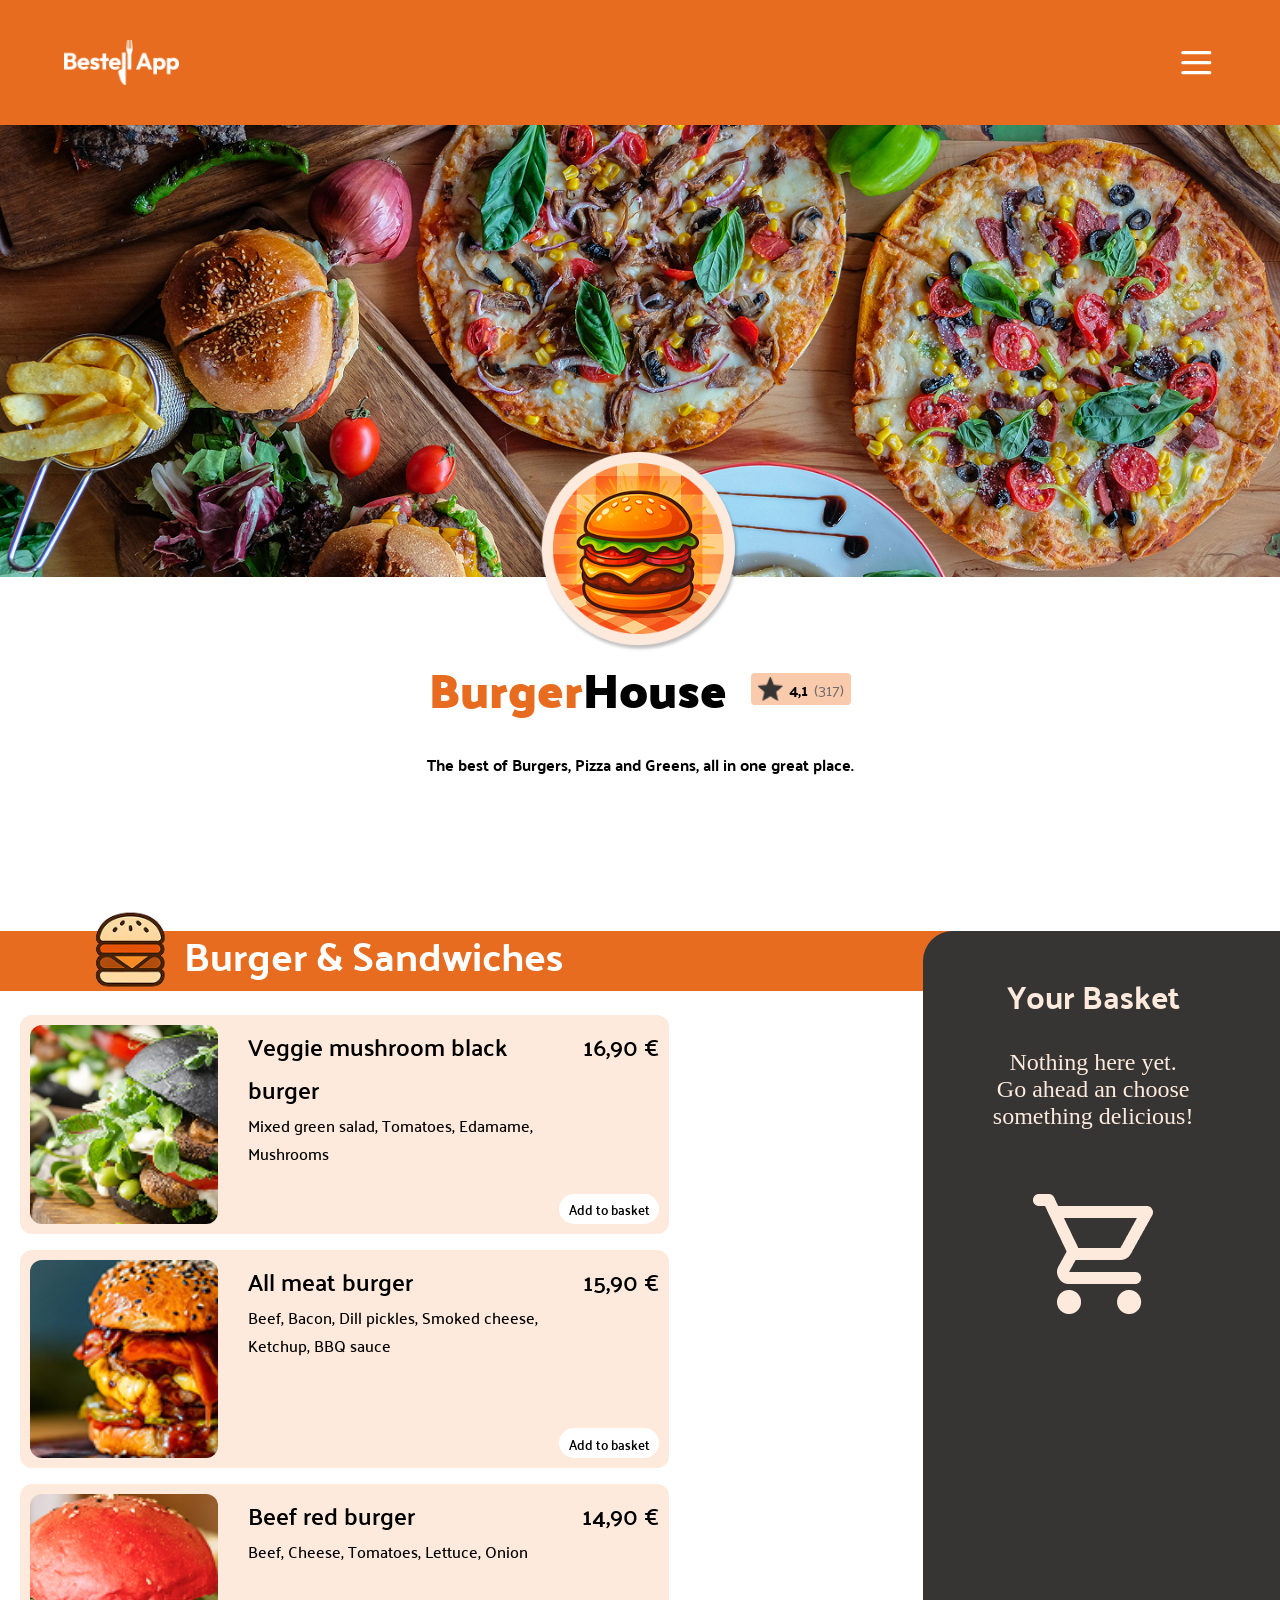
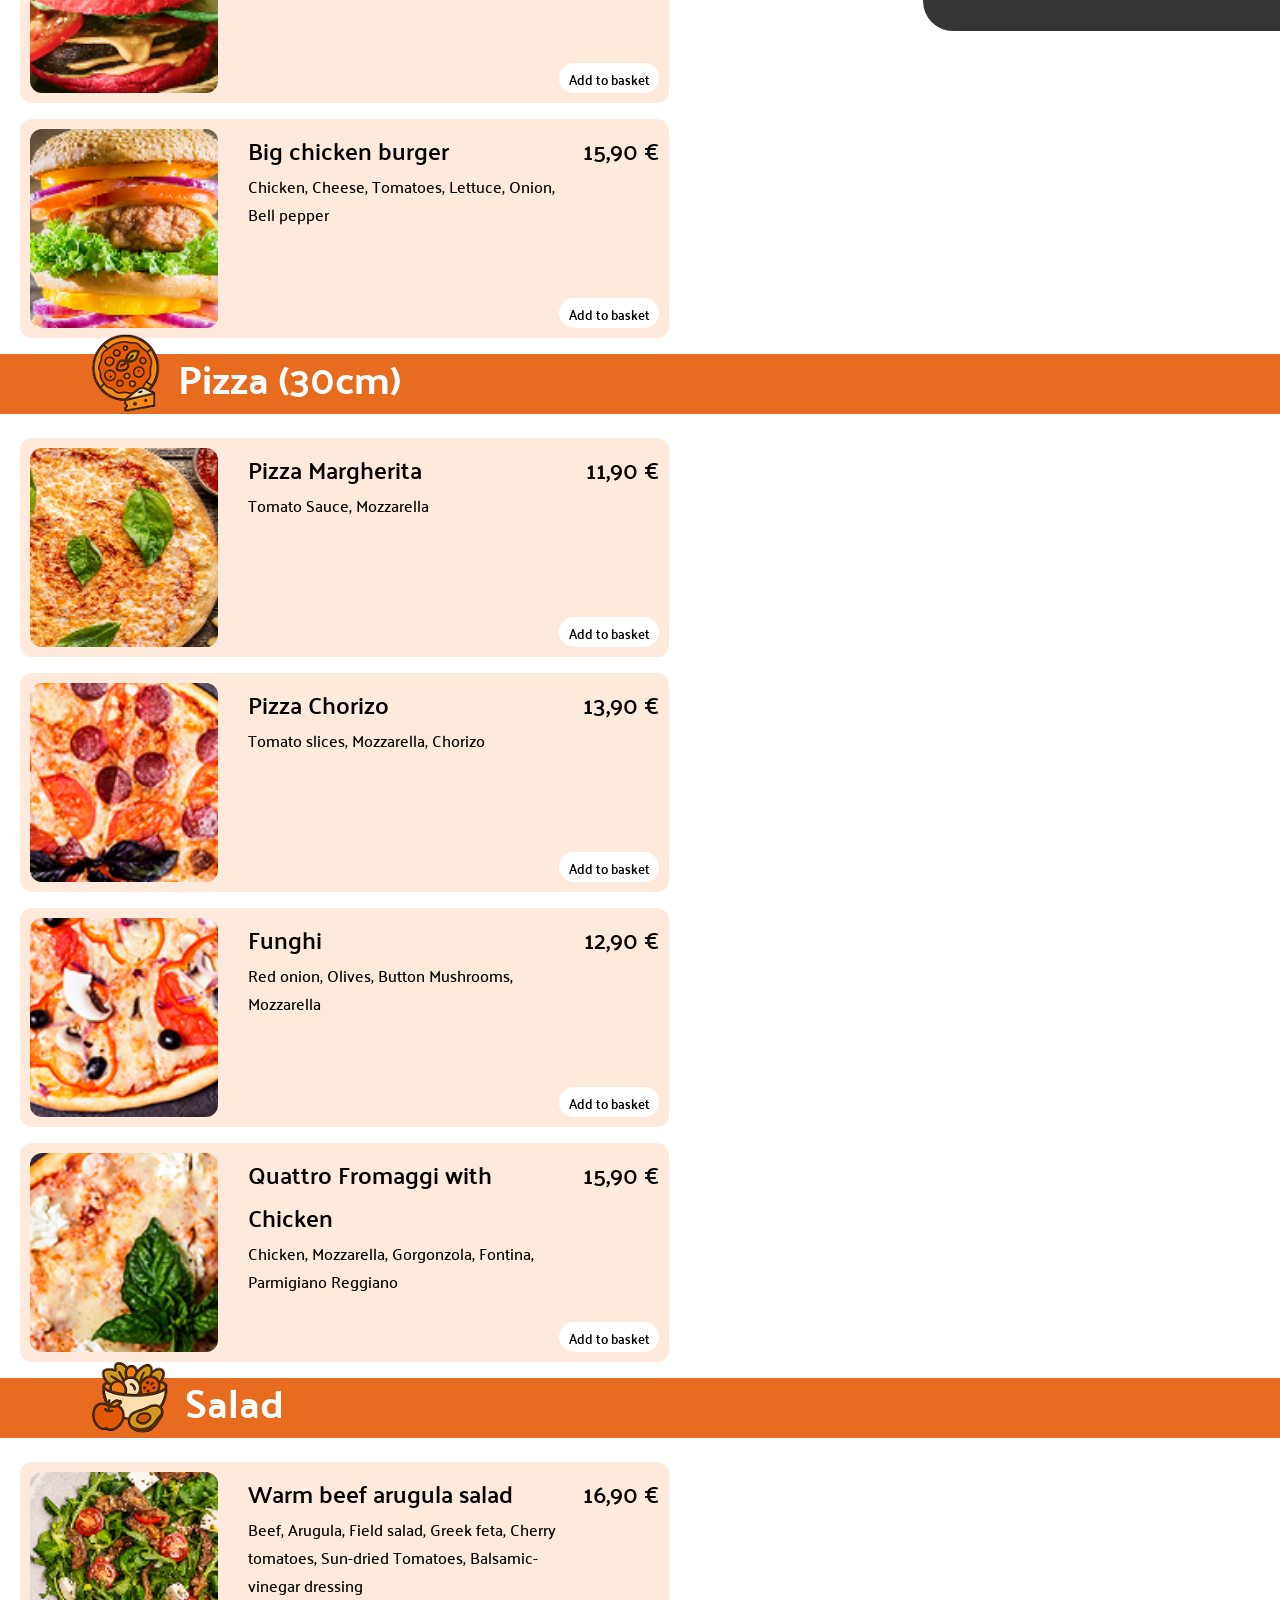
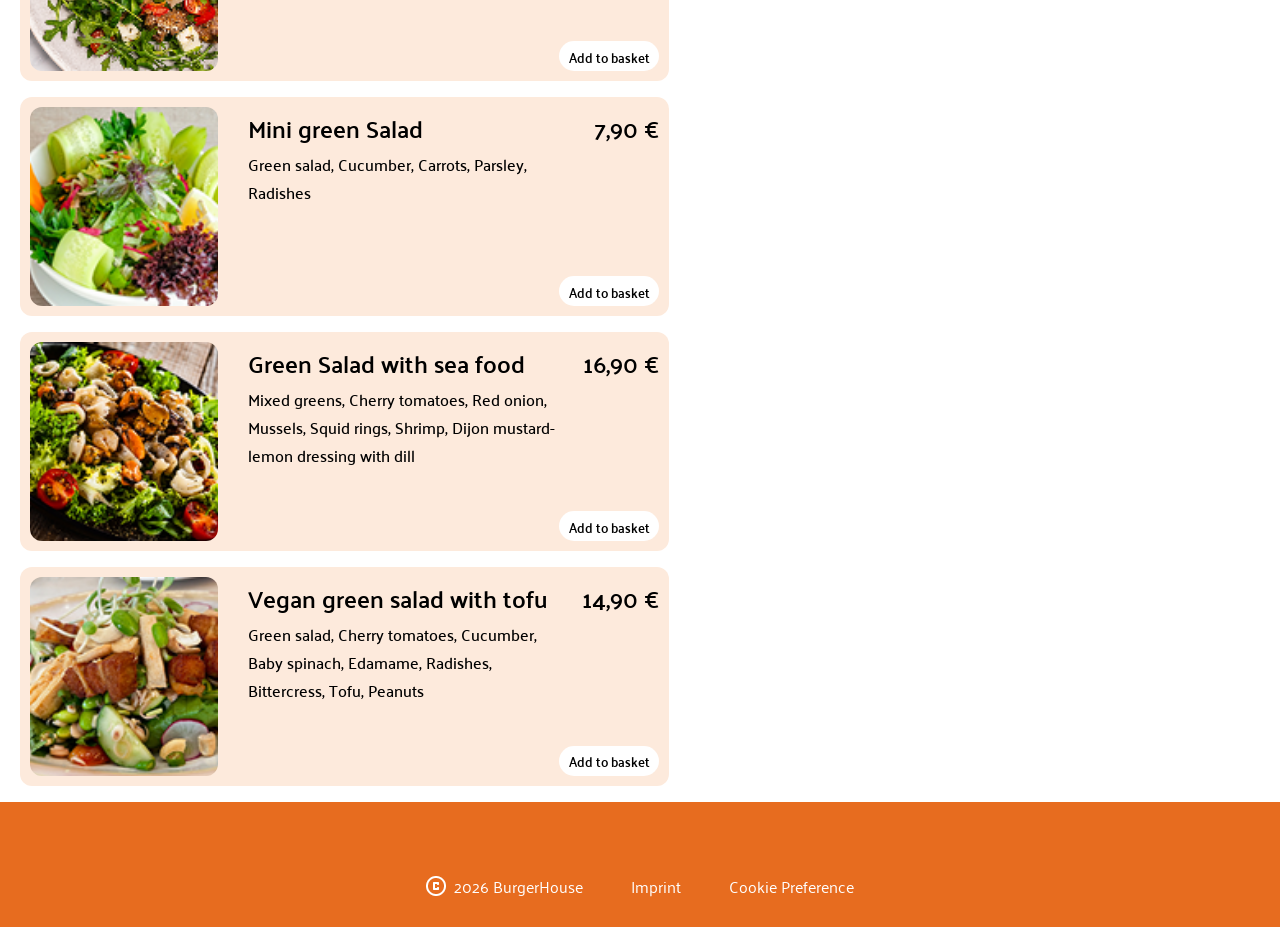
==== commit fecdb428: "added dish counter to buttons" ====
--- a/index.html
+++ b/index.html
@@ -113,8 +113,13 @@
         <a href="#home"><img src="./assets/icons/home.png" alt="home-button"></a>
         <img src="./assets/icons/person.png" alt="person-button">
         <img src="./assets/icons/takeout_dining.png" alt="takeout-button">
-        <button onclick="openBasket()"><img src="./assets/icons/shopping_cart_mobile_nav.png"
-                alt="shoping-cart-button"></button>
+        <div class="nav_shopping_cart">
+            <button onclick="openBasket()"><img src="./assets/icons/shopping_cart_mobile_nav.png"
+                    alt="shoping-cart-button"></button>
+            <div id="amount_shopping_cart" class="amount_shopping_cart_hidden">
+                <p class="counter_shopping_cart" id="counter_shopping_cart"></p>
+            </div>
+        </div>
     </nav>
 </body>
 
--- a/style.css
+++ b/style.css
@@ -156,12 +156,6 @@
     }
 }
 
-.basket_wrapper {
-    flex-grow: 1;
-    display: flex;
-    justify-content: end;
-    padding-right: max(0px, calc((100vw - 1440px) / 2));
-}
 
 footer {
     height: 125px;
@@ -209,4 +203,37 @@
         border: none;
         cursor: pointer;
     }
+}
+
+.add_to_basket_button {
+    color: black;
+}
+
+.added_dish_button {
+    color: rgba(231, 108, 31, 1);
+}
+
+.nav_shopping_cart {
+    position: relative;
+}
+
+.amount_shopping_cart {
+    height: 20px;
+    width: 20px;
+    border-radius: 50%;
+    background-color: rgba(253, 234, 220, 1);
+    display: flex;
+    justify-content: center;
+    align-items: center;
+    position: absolute;
+    top: -10px;
+    right: -6px;
+}
+
+.amount_shopping_cart_hidden {
+    display: none;
+}
+
+.counter_shopping_cart {
+    color: rgba(231, 108, 31, 1);
 }
--- a/styles/basket.css
+++ b/styles/basket.css
@@ -1,3 +1,10 @@
+.basket_wrapper {
+    flex-grow: 1;
+    display: flex;
+    justify-content: end;
+    padding-right: max(0px, calc((100vw - 1440px) / 2));
+}
+
 .basket {
     height: 700px;
     width: clamp(270px, calc(-263.824px + 48.529vw), 435px);
--- a/styles/media_query.css
+++ b/styles/media_query.css
@@ -37,7 +37,6 @@
 
     .name_and_stars {
         flex-direction: column-reverse;
-
     }
 
     .dish_display {
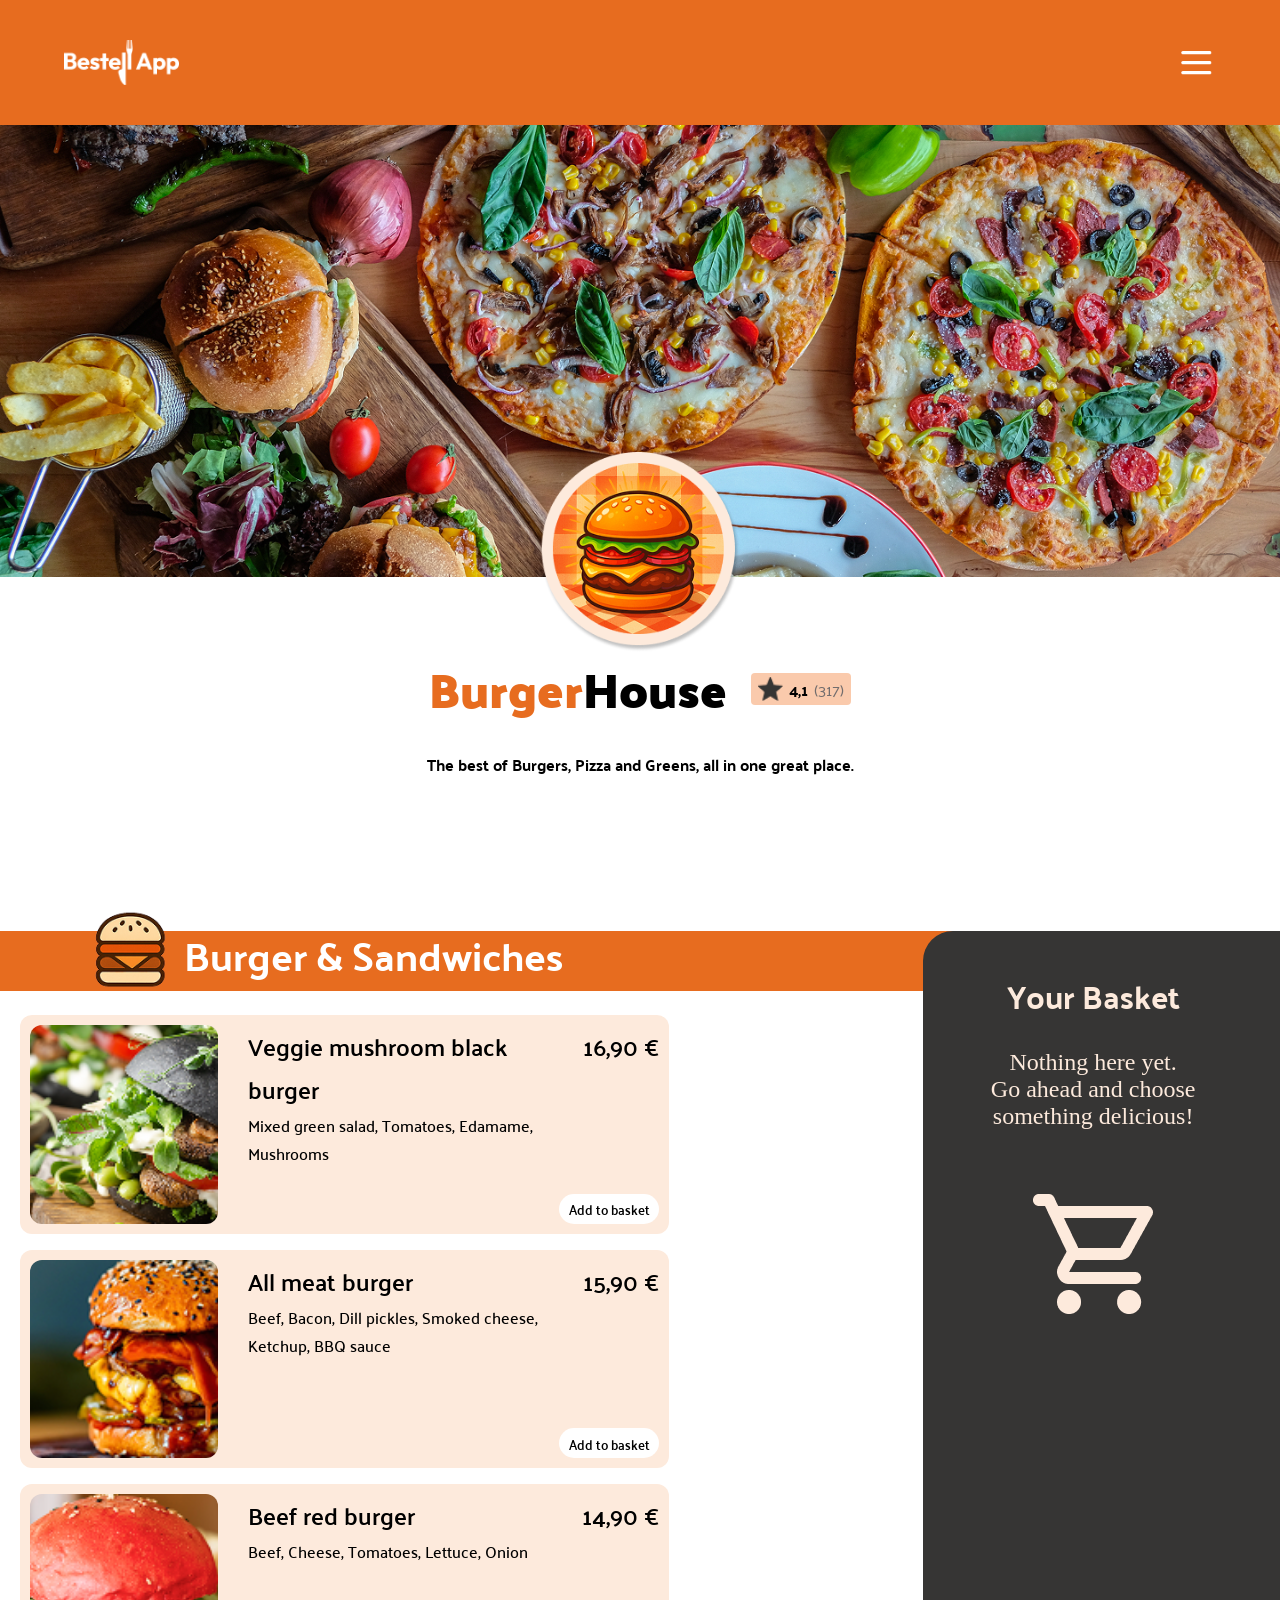
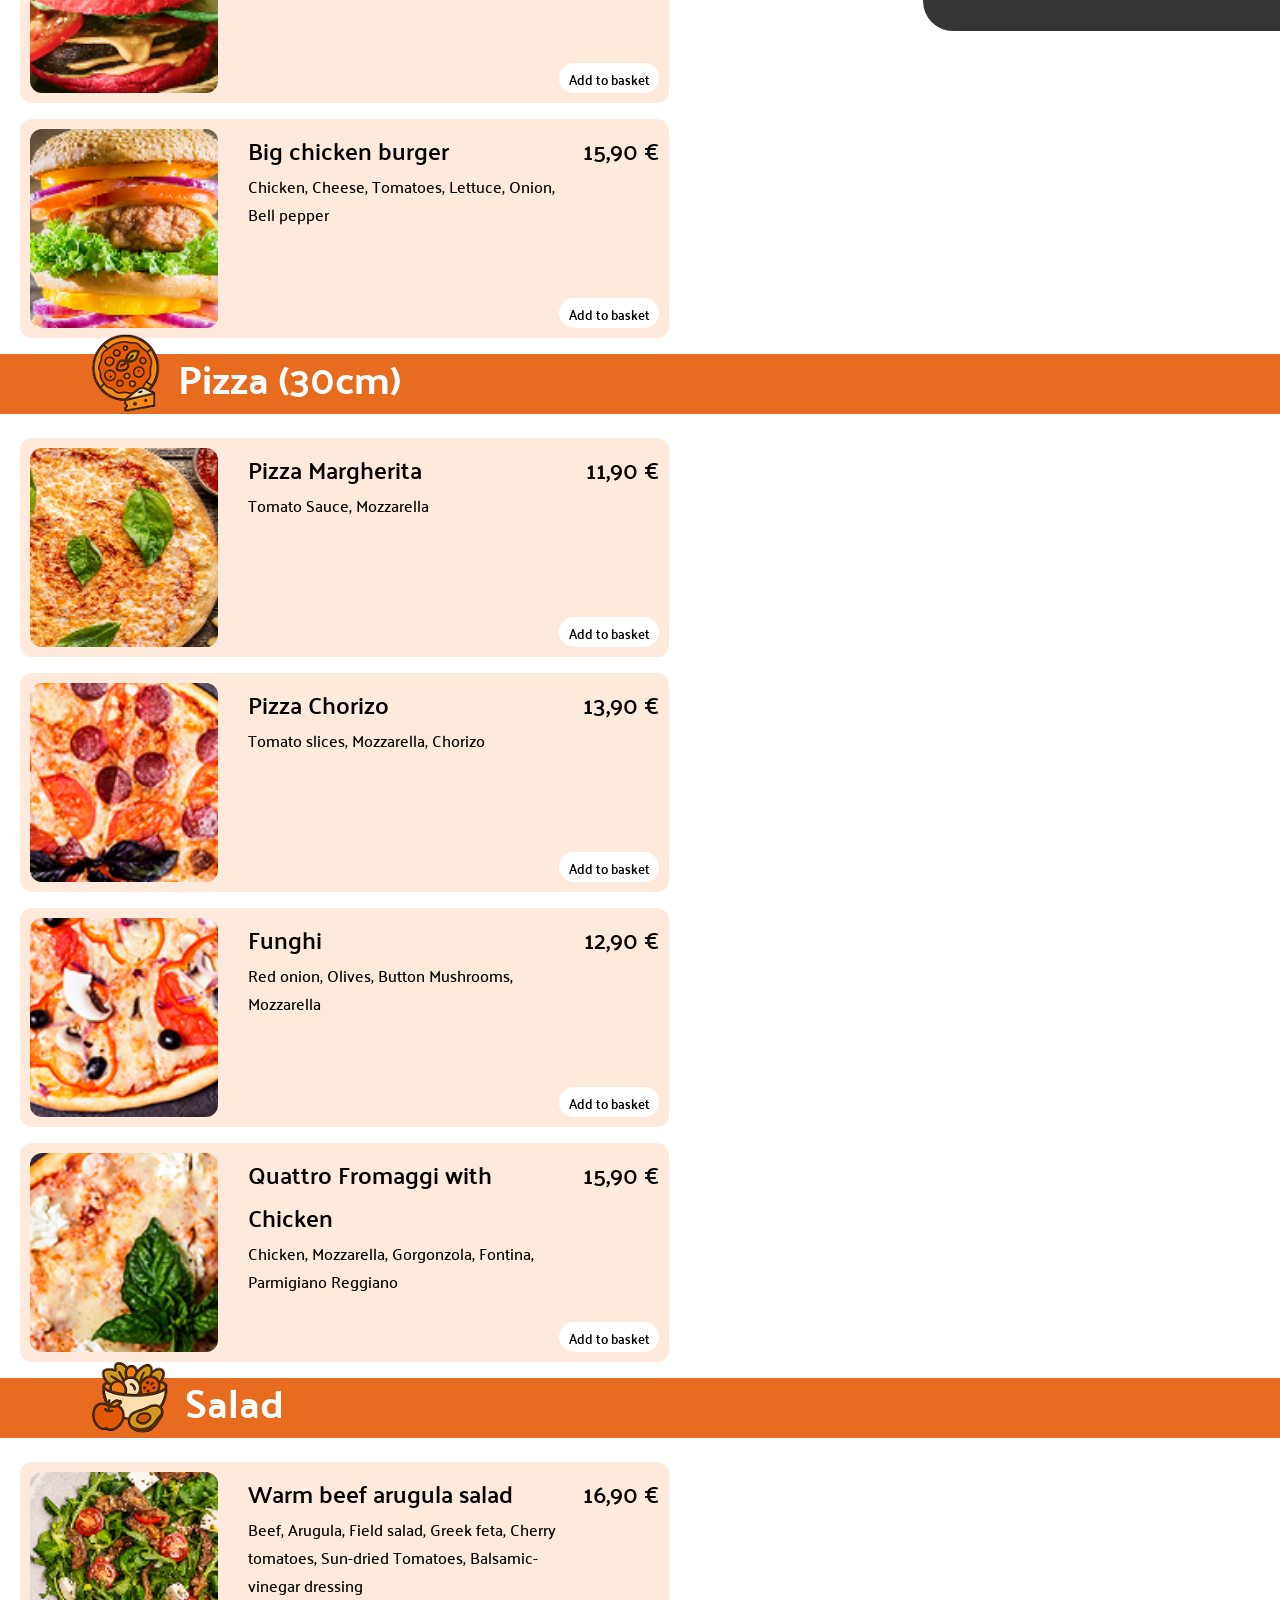
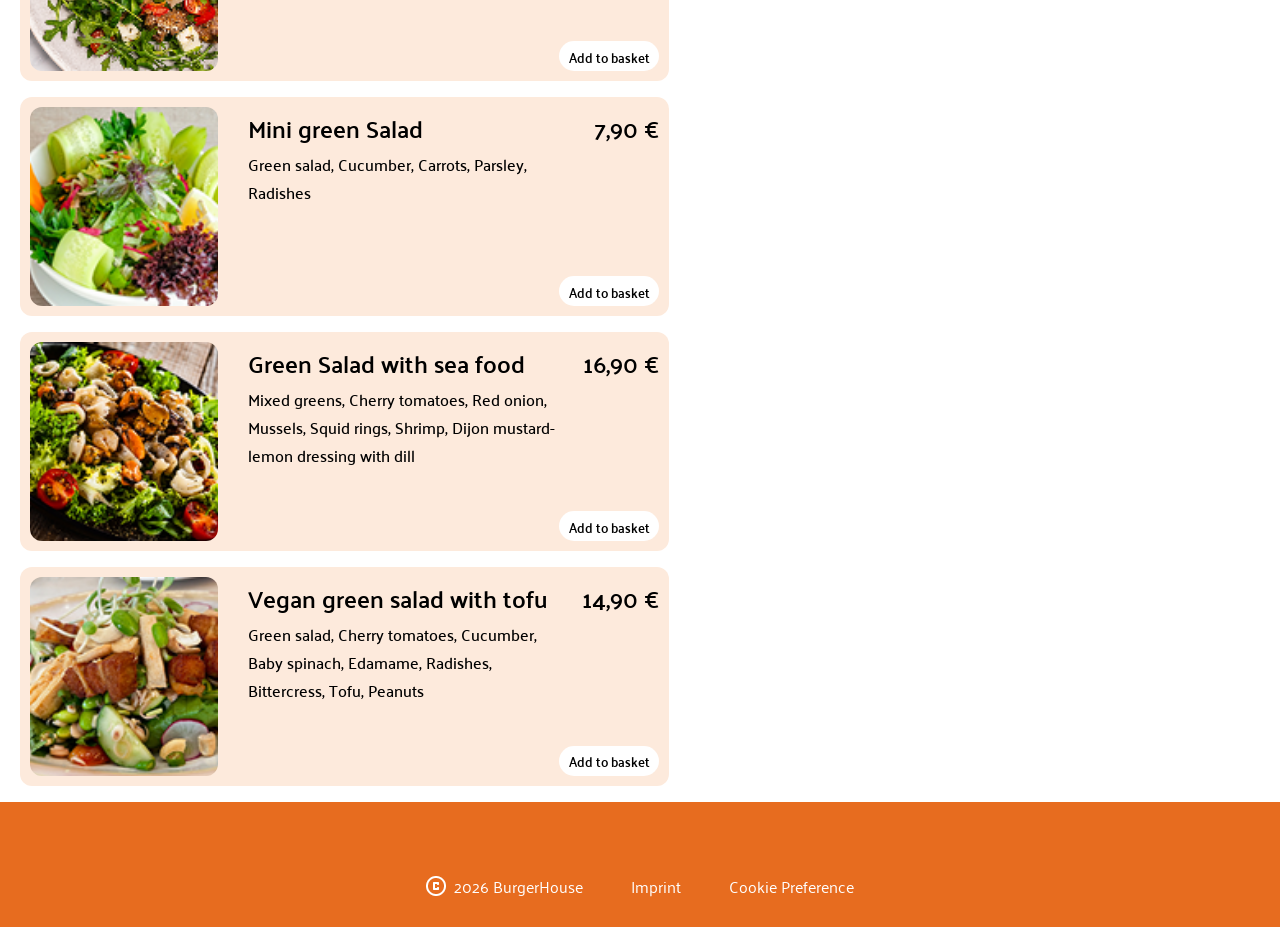
==== commit c8bfa9b7: "code structure formatted" ====
--- a/index.html
+++ b/index.html
@@ -5,6 +5,7 @@
     <meta charset="UTF-8">
     <meta name="viewport" content="width=device-width, initial-scale=1.0">
     <title>Bestell App</title>
+    <link rel="shortcut icon" href="./assets/icons/burger_icon.png" type="image/x-icon">
 
     <link rel="stylesheet" href="./style.css">
     <link rel="stylesheet" href="./styles/standard.css">
@@ -20,7 +21,7 @@
     <script defer src="./script.js"></script>
 </head>
 
-<body onload="renderBurgers(), renderPizzas(), renderSalads(), renderBasket()">
+<body id="body" onload="renderBurgers(), renderPizzas(), renderSalads(), renderBasket()">
     <header id="home">
         <img class="logo_header" src="./assets/icons/Logo_Bestellapp.png" alt="Bestell App Logo">
         <img class="menu_icon" src="./assets/icons/menu.png" alt="Menu">
@@ -82,7 +83,6 @@
             </section>
             <dialog id="delivery_dialog"></dialog>
         </div>
-
         <div class="basket_wrapper" id="basket_wrapper">
             <section class="basket">
                 <div class="basket_close">
@@ -102,10 +102,9 @@
             <div class="copyright">
                 <img src="./assets/icons/copyright.png" alt="copyright icon">
                 <p>2026 BurgerHouse</p>
-
             </div>
-            <p>Imprint</p>
-            <p>Cookie Preference</p>
+            <a href="./imprint.html">Imprint</a>
+            <a href="https://www.chefkoch.de/rezepte/2257651361176625/Subway-Cookies.html">Cookie Preference</a>
         </div>
     </footer>
 
--- a/style.css
+++ b/style.css
@@ -1,6 +1,5 @@
 body {
     min-height: 100dvh;
-    /* width: 100dvw; */
     display: flex;
     flex-direction: column;
 }
@@ -9,11 +8,9 @@
     height: 125px;
     width: 100%;
     background-color: rgba(231, 108, 31, 1);
-
     display: flex;
     justify-content: space-between;
     align-items: center;
-
     padding-inline: 64px;
 
     .logo_header {
@@ -40,7 +37,6 @@
         width: 100%;
         max-width: 1440px;
         margin-bottom: 84px;
-
         position: relative;
         display: flex;
         flex-direction: column;
@@ -101,8 +97,6 @@
 
 main {
     display: flex;
-    /* flex-direction: column;
-    align-items: center; */
     flex: 1;
     position: relative;
 }
@@ -151,7 +145,7 @@
         .dish_display {
             width: 100%;
             padding-top: 84px;
-            padding-left: max(20px, calc((100vw - 1440px) / 2 + 100px));
+            padding-left: max(8px, calc((100vw - 1440px) / 2 + 100px));
         }
     }
 }
@@ -161,12 +155,15 @@
     height: 125px;
     width: 100%;
     padding-top: 70px;
-
     background-color: rgba(231, 108, 31, 1);
-
     font-family: Palanquin;
     font-weight: 400;
     color: white;
+
+    a {
+        text-decoration: none;
+        color: white;
+    }
 
     .footer_lable {
         display: flex;
@@ -189,7 +186,6 @@
     justify-content: space-around;
     align-items: center;
     background-color: rgba(54, 53, 52, 1);
-
     position: fixed;
     bottom: 0;
     left: 0;
@@ -236,4 +232,8 @@
 
 .counter_shopping_cart {
     color: rgba(231, 108, 31, 1);
+}
+
+.body_not_scrollable {
+    overflow-y: hidden;
 }
--- a/styles/basket.css
+++ b/styles/basket.css
@@ -11,7 +11,6 @@
     background-color: rgba(54, 53, 52, 1);
     border-radius: 30px 0 0 30px;
     padding: 35px clamp(16px, calc(-20.571px + 4.762vw), 48px) 0px 24px;
-
     position: sticky;
     top: 24px;
 
@@ -38,7 +37,6 @@
     .basket_order {
         height: 600px;
         width: 100%;
-
         display: flex;
         flex-direction: column;
         align-items: center;
@@ -48,14 +46,9 @@
 .orders {
     height: 380px;
     width: 100%;
-
     overflow-y: auto;
     scrollbar-width: thin;
     scrollbar-color: rgba(231, 195, 173, 1) rgba(54, 53, 52, 1);
-
-    /* display: flex;
-    flex-direction: column;
-    align-items: center; */
 
     .empty_basket {
         display: flex;
@@ -66,7 +59,6 @@
             font-size: 24px;
             color: rgba(253, 234, 220, 1);
             text-align: center;
-
             margin-bottom: 64px;
         }
 
@@ -81,11 +73,9 @@
         border-radius: 20px;
         padding: 12px;
         margin-bottom: 10px;
-
         display: flex;
         flex-direction: column;
         justify-content: space-between;
-
         background-color: rgba(253, 234, 220, 1);
 
         .name_and_trash {
@@ -133,16 +123,12 @@
 .calculation {
     height: 120px;
     width: 100%;
-
     padding: 8px;
 
     div {
         display: flex;
         justify-content: space-between;
-
-
         margin-bottom: 4px;
-
         font-family: Palanquin;
         font-weight: 500;
         color: white;
@@ -152,7 +138,6 @@
         height: 4px;
         width: 100%;
         background-color: white;
-
     }
 
     .total_price {
@@ -179,10 +164,4 @@
         font-family: Palanquin;
         font-weight: 700;
     }
-}
-
-/* @media screen and (min-width: 310px) and (max-width:767px) {
-    .basket {
-        display: none;
-    }
-} */+}
--- a/styles/dishes_template.css
+++ b/styles/dishes_template.css
@@ -45,12 +45,10 @@
             button {
                 height: 30px;
                 width: 100px;
-
                 background-color: white;
                 border: none;
                 border-radius: 20px;
                 cursor: pointer;
-
                 font-family: Palanquin;
                 font-weight: 600;
             }
--- a/styles/dialog.css
+++ b/styles/dialog.css
@@ -1,11 +1,9 @@
 dialog {
     height: 270px;
     width: 415px;
-
     background-color: rgba(54, 53, 52, 1);
     border: none;
     border-radius: 40px;
-
     padding: 24px;
     margin: auto;
 
--- a/styles/media_query.css
+++ b/styles/media_query.css
@@ -40,13 +40,12 @@
     }
 
     .dish_display {
-        padding-right: 20px;
+        padding-right: 8px;
         padding-bottom: 48px;
     }
 
     .dish_card {
         flex-direction: column;
-
 
         img {
             height: 80px;
@@ -105,7 +104,7 @@
 
     .dish_card {
         height: clamp(260px, calc(446.63px - 34.88vw), 335px);
-        width: clamp(300px, calc(46.977px + 79.07vw), 470px);
+        width: clamp(290px, calc(46.977px + 73.07vw), 470px);
     }
 
     footer {
@@ -123,7 +122,7 @@
     .basket_wrapper {
 
         .basket {
-            height: 91dvh;
+            height: 88dvh;
             padding-top: 24px;
             border-radius: 0;
 
@@ -134,7 +133,7 @@
     }
 
     .orders {
-        height: 315px;
+        height: 295px;
 
         .ordered_dish {
             height: 90px;
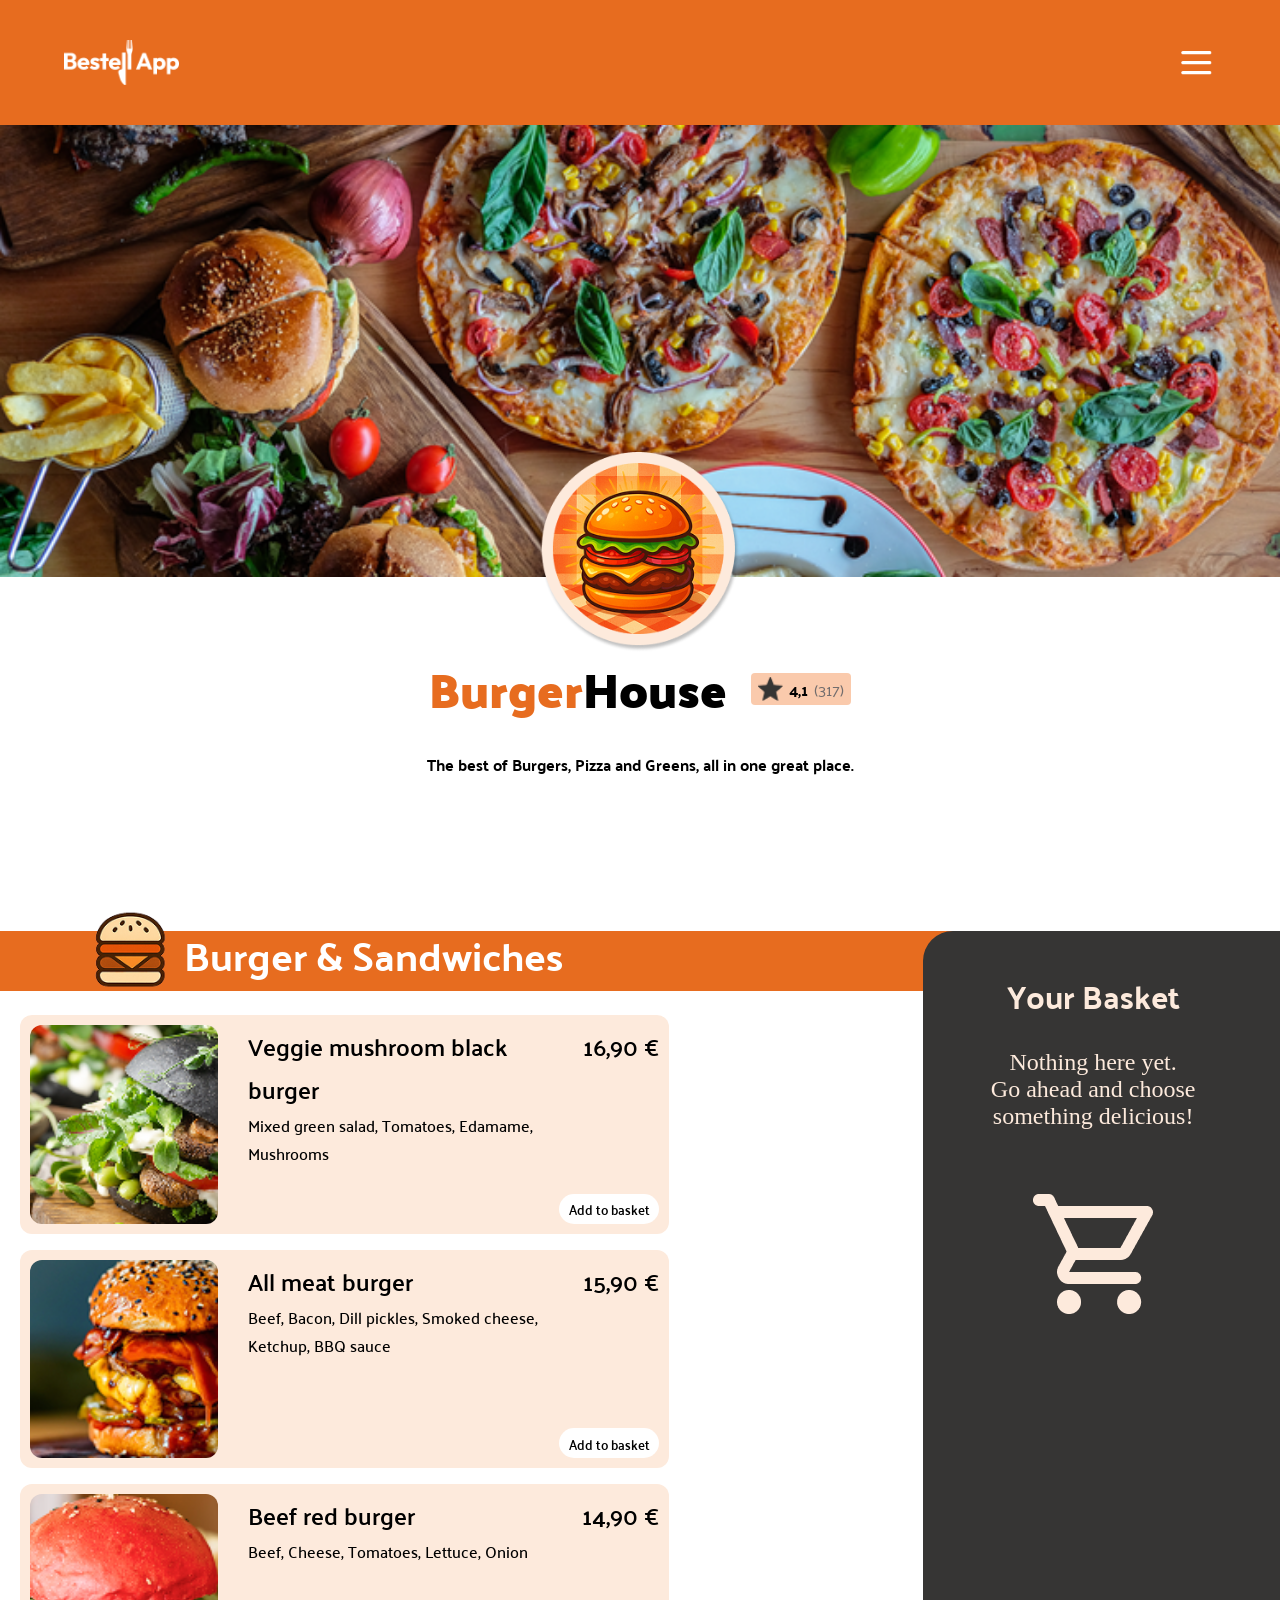
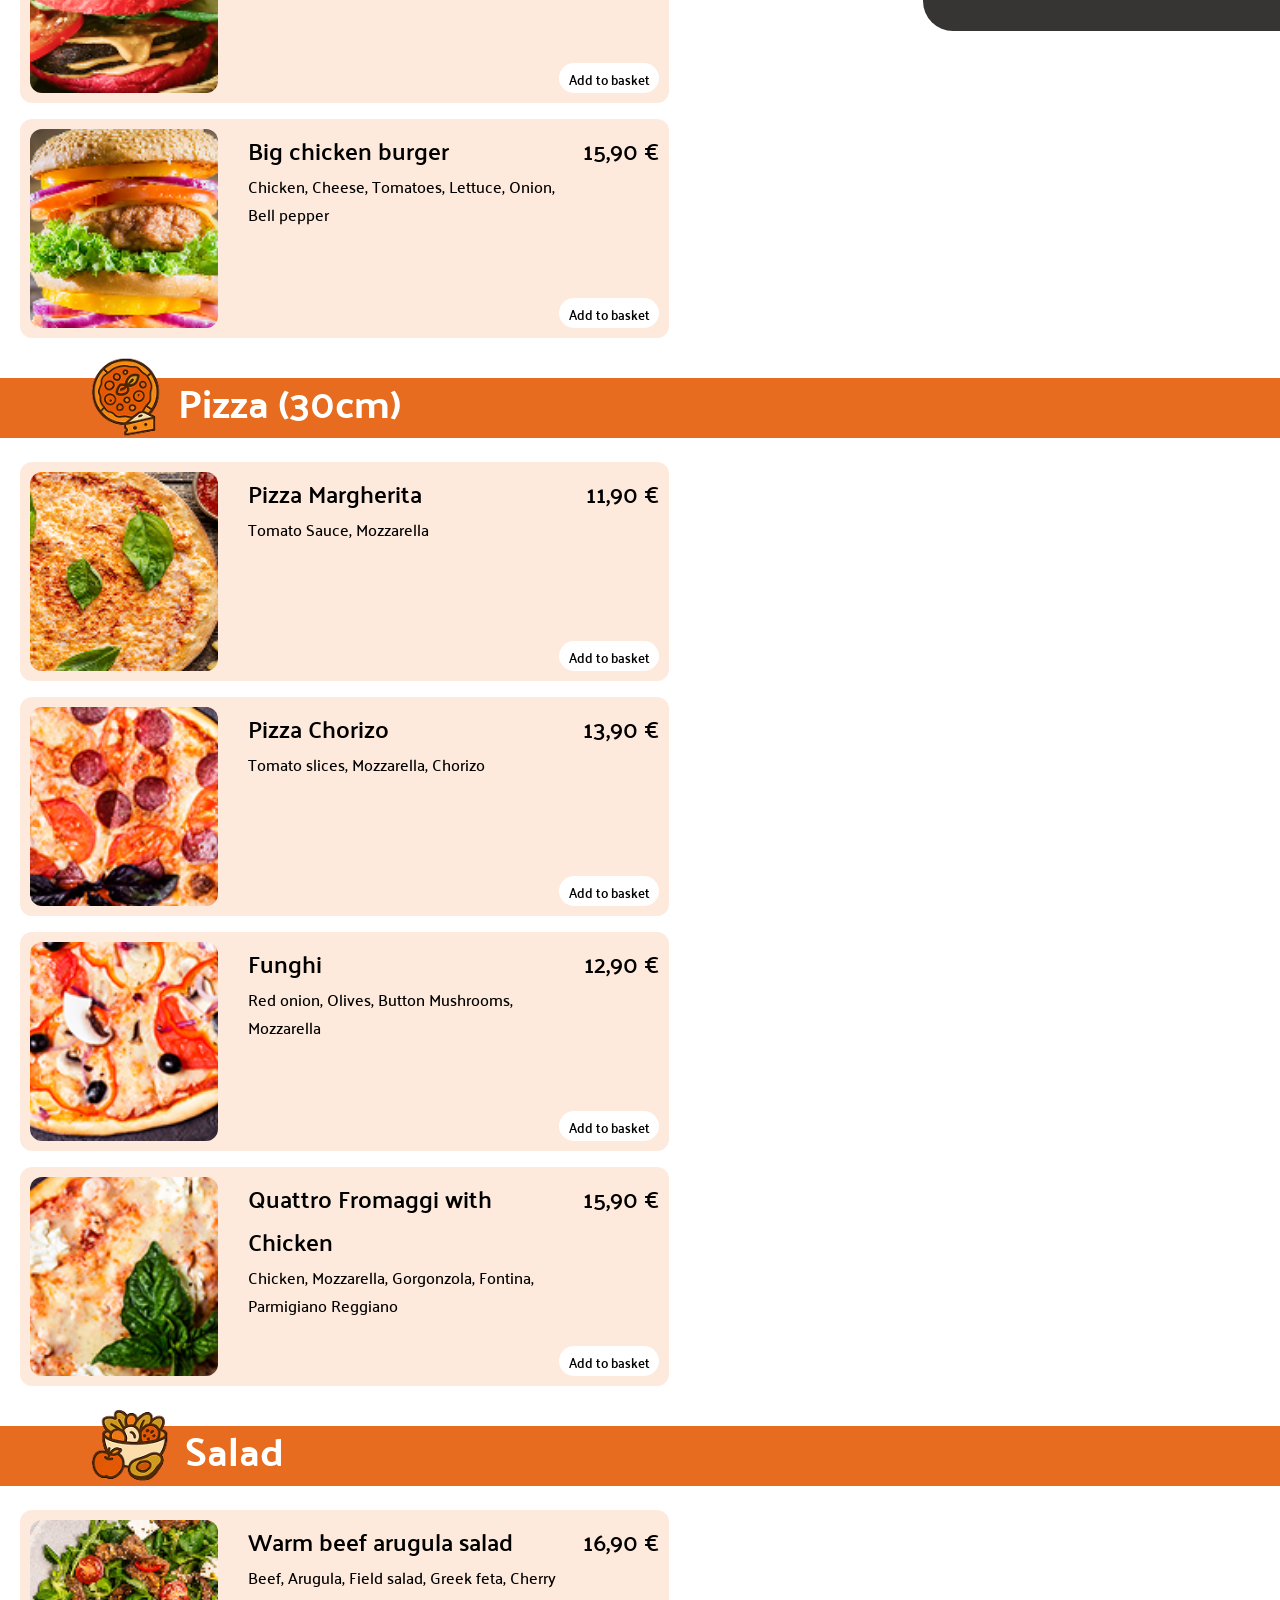
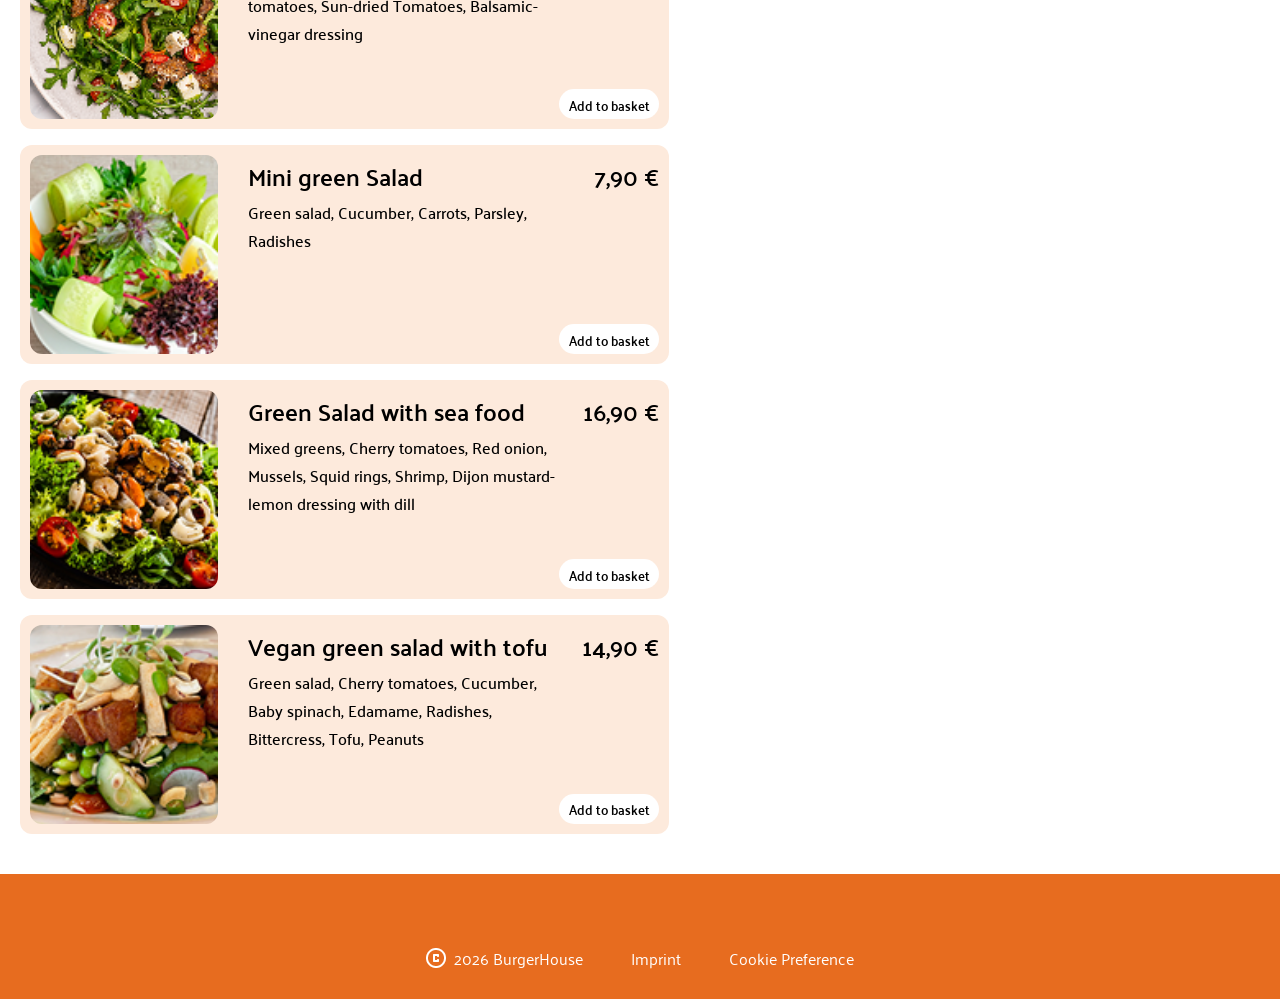
==== commit 09532a5a: "fixed small issues" ====
--- a/index.html
+++ b/index.html
@@ -23,8 +23,10 @@
 
 <body id="body" onload="renderBurgers(), renderPizzas(), renderSalads(), renderBasket()">
     <header id="home">
-        <img class="logo_header" src="./assets/icons/Logo_Bestellapp.png" alt="Bestell App Logo">
-        <img class="menu_icon" src="./assets/icons/menu.png" alt="Menu">
+        <div class="header_wrapper">
+            <img class="logo_header" src="./assets/icons/Logo_Bestellapp.png" alt="Bestell App Logo">
+            <img class="menu_icon" src="./assets/icons/menu.png" alt="Menu">
+        </div>
     </header>
     <section class="hero">
         <img class="hero_bg" src="./assets/img/hero.png" alt="Delicious pizzas and burger meals.">
@@ -108,6 +110,7 @@
         </div>
     </footer>
 
+
     <nav>
         <a href="#home"><img src="./assets/icons/home.png" alt="home-button"></a>
         <img src="./assets/icons/person.png" alt="person-button">
--- a/style.css
+++ b/style.css
@@ -9,9 +9,16 @@
     width: 100%;
     background-color: rgba(231, 108, 31, 1);
     display: flex;
-    justify-content: space-between;
-    align-items: center;
+    justify-content: center;
     padding-inline: 64px;
+
+    .header_wrapper {
+        width: 100%;
+        max-width: 1440px;
+        display: flex;
+        justify-content: space-between;
+        align-items: center;
+    }
 
     .logo_header {
         height: 45px;
@@ -146,6 +153,7 @@
             width: 100%;
             padding-top: 84px;
             padding-left: max(8px, calc((100vw - 1440px) / 2 + 100px));
+            padding-bottom: 24px;
         }
     }
 }
--- a/styles/media_query.css
+++ b/styles/media_query.css
@@ -35,13 +35,27 @@
         display: block;
     }
 
-    .name_and_stars {
-        flex-direction: column-reverse;
+    .hero {
+        .hero_infos {
+            .name_and_stars {
+                flex-direction: column-reverse;
+                gap: 0;
+                padding-top: 80px;
+            }
+        }
     }
 
-    .dish_display {
-        padding-right: 8px;
-        padding-bottom: 48px;
+    h1 {
+        line-height: 1;
+    }
+
+    .dishes_section {
+        & .dish_display_wrapper {
+            .dish_display {
+                padding-right: 8px;
+                padding-bottom: 48px;
+            }
+        }
     }
 
     .dish_card {
@@ -81,7 +95,6 @@
 }
 
 @media screen and (min-width: 310px) and (max-width:535px) {
-
     .menu_icon {
         display: none;
     }
@@ -96,6 +109,12 @@
 
     .hero {
         .hero_infos {
+            padding-inline: 20px;
+
+            h1 {
+                font-size: 42px;
+            }
+
             p {
                 text-align: center;
             }
@@ -103,8 +122,8 @@
     }
 
     .dish_card {
-        height: clamp(260px, calc(446.63px - 34.88vw), 335px);
-        width: clamp(290px, calc(46.977px + 73.07vw), 470px);
+        height: clamp(260px, calc(446.63px - 20vw), 375px);
+        width: clamp(275px, calc(46.977px + 73.07vw), 470px);
     }
 
     footer {
@@ -118,7 +137,7 @@
     }
 }
 
-@media screen and (max-height:808px) {
+@media screen and (max-height:808px) and (max-width:767px) {
     .basket_wrapper {
 
         .basket {
